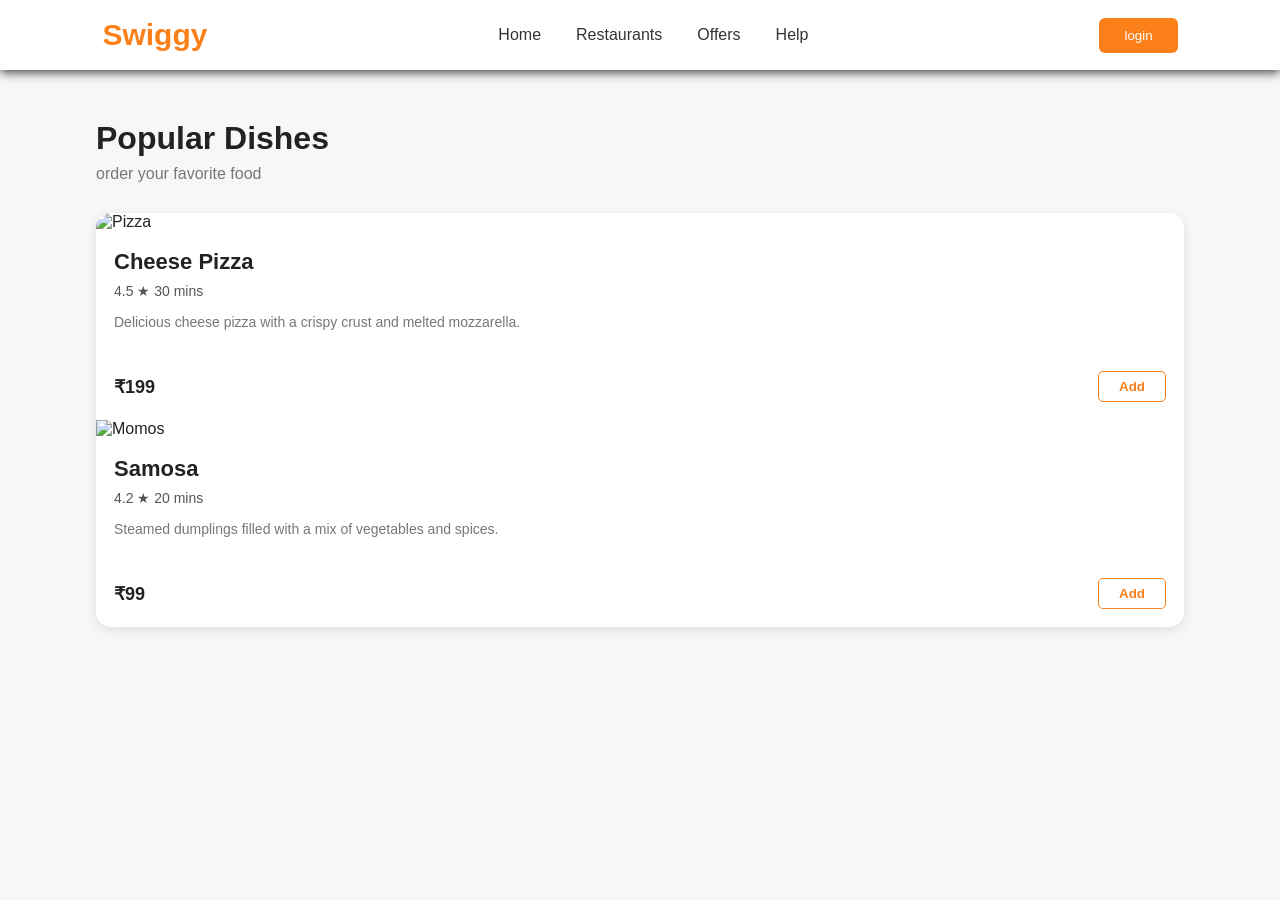
==== index.html @ e80ac8f9 "first commit" ====
<!DOCTYPE html>
<html lang="en">
<head>
    <meta charset="UTF-8">
    <meta name="viewport" content="width=device-width, initial-scale=1.0">
    <title>Swiggy Menu</title>
    <link rel="stylesheet" href="style.css">
</head>
<body>
    <header>
        <div class="logo">Swiggy</div>

        <nav>
            <a href="#">Home</a>
            <a href="#">Restaurants</a>
            <a href="#">Offers</a>
            <a href="#">Help</a>
        </nav>

        <button class="login">login</button>
    </header>

    <section class="menu">
        <h1>Popular Dishes</h1>
        <p class="subtitle">order your favorite food</p>

        <div class="cards">
            <div class="card">
                <img src="https://images.unsplash.com/photo-1565299624946-b28f40a0ae38" alt="Pizza">

                <div class="content">
                    <h2>Cheese Pizza</h2>
                    <p class="rating">4.5 ★ 30 mins</p>
                    <p class="description">Delicious cheese pizza with a crispy crust and melted mozzarella.</p>

                    <div class="bottom">
                        <span class="price">₹199</span>
                        <button class="add">Add</button>

                    </div>
                </div>
            
            

            <div class="card">
                <img src="https://images.unsplash.com/photo-1601050690597-df0568f70950"alt="Momos">

                <div class="content">
                    <h2>Samosa</h2>
                    <p class="rating">4.2 ★ 20 mins</p>
                    <p class="description">Steamed dumplings filled with a mix of vegetables and spices.</p>

                    <div class="bottom">
                        <span class="price">₹99</span>
                        <button class="add">Add</button>
                </div>
            </div>
        </div>
            </div>
    </section>
    
</body>
</html>
---- style.css ----
*{
    margin: 0;
    padding: 0;
    box-sizing: border-box;
}

body{
    font-family: Arial, sans-serif;
    background-color: #f7f7f7;
    color: #222;

}

header{
    height: 70px;
    background: white;
    display: flex;
    align-items: center;
    padding: 0 8%;
    justify-content: space-between;

    box-shadow: 0px 2px 10px rgba(0, 0, 0, 0.8);

    position: sticky;
    top: 0;
    z-index: 1000;
}

.logo{
    font-size: 30px;
    font-weight: bold;
    color: #fc8019;

}

nav{
    display: flex;
    gap: 35px;

}

nav a{
    text-decoration: none;
    color: #333;
    font-weight: 500;

    transition: 0.3s;

}

nav a:hover{
    color: #fc8019;
    transform: translateY(-2px);

}

.login{
    background: #fc8019;
    color: white;
    border: none;
    padding: 10px 25px;
    border-radius: 6px;
    cursor: pointer;

    transition: 0.3s;
}

.login:hover{
    background: #e66d08;
    transform: scale(1.05);

}
.menu{
    width: 85%;
    margin: 50px auto;

}
.menu h1{
    font-size: 32px;
    margin-bottom: 8px;

}

.subtitle{
    color: #777;
    margin-bottom: 30px;
}

.cards{
    background: white;
    border-radius: 15px;
    overflow: hidden;

    box-shadow: 0px 3px 12px rgba(0, 0, 0, 0.1);

    transition: 0.4s ease;

    cursor: pointer;
}


.card:hover{
    transform: translate(-10px);
    box-shadow: 0px 15px 30px rgba(0, 0, 0, 0.18);

}

.card img{
    width: 100%;
    height: 190px;
    object-fit: cover;

    transition: 0.5s ease;

}

.card:hover img{
    transform: scale(1.08);
}

.content{
    padding: 18px;

}

.content h2{
    font-size: 22px;
    margin-bottom: 8px;

}
.rating{
    color: #555;
    font-size: 14px;
    margin-bottom: 12px;
}

.description{
    color: #777;
    font-size: 14px;
    line-height: 1.6;
    height: 42px;
}

.bottom{
    display: flex;
    justify-content: space-between;
    align-items: center;
    margin-top: 18px;

}

.price{
    font-size: 18px;
    font-weight: bold;
}

.add{
    border: 1px solid #fc8019;
    background: white;
    color: #fc8019;

    padding: 7px 20px;
    border-radius: 5px;

    font-weight: bold;
    cursor: pointer;

    transition: 0.3s;
}

.add:hover{
    background: #fc8019;
    color: white;
    transform: scale(1.1);
}

@media (max-width: 1000px){
    .cards{
        grid-template-columns: repeat(2, 1fr);
    }
}

@media (max-width: 600px){
    header{
        padding: 0 5%;
    }

    nav{
        display: none;
    }

    .cards{
        grid-template-columns: 1fr;
    }
    .menu{
        width: 90%;
    }
    }
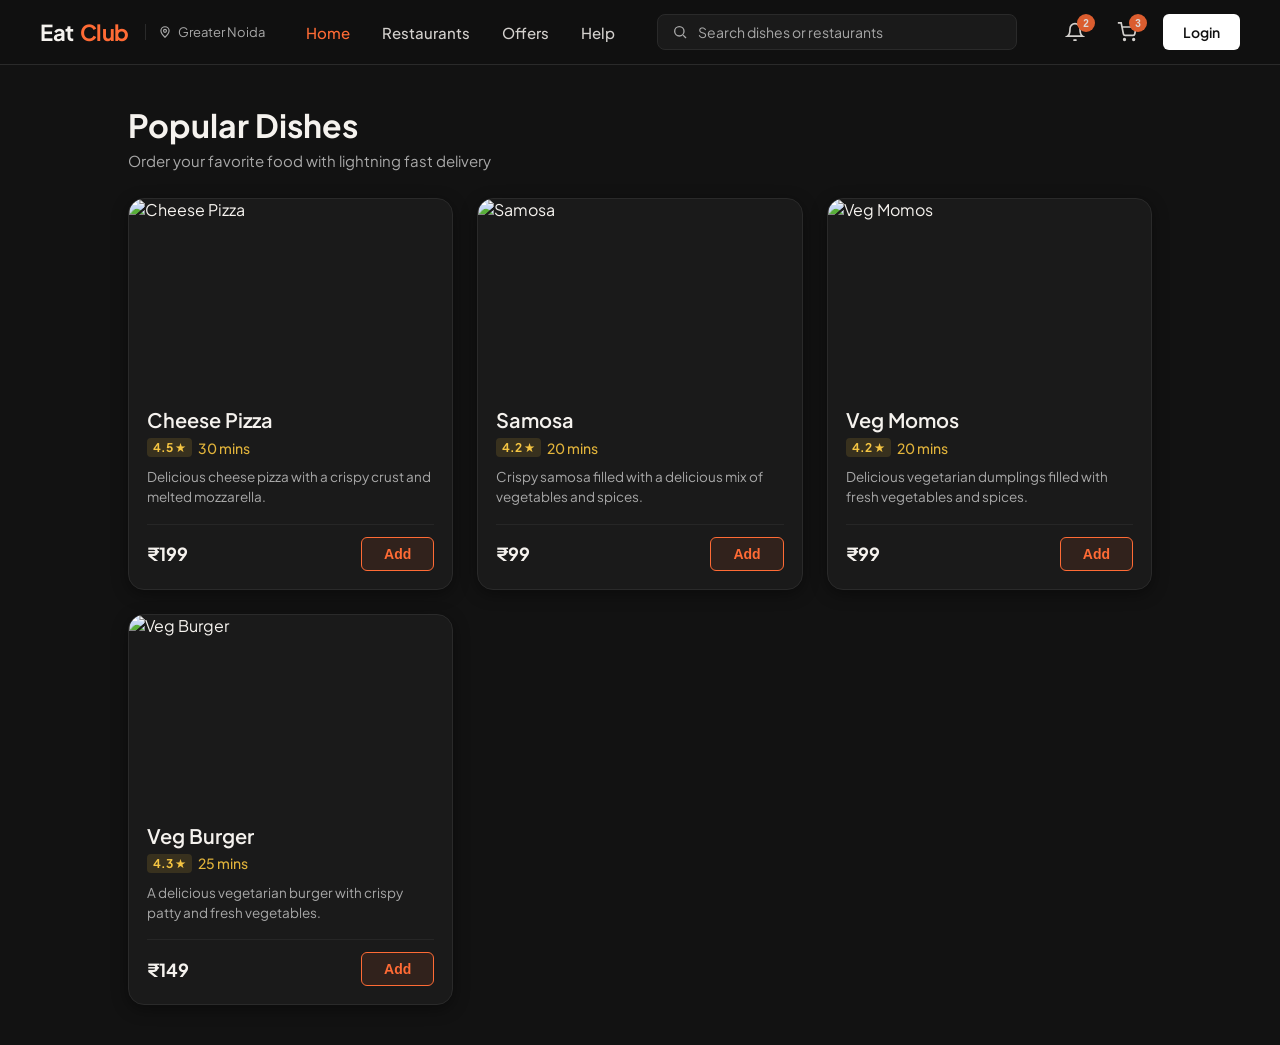
==== commit f45178de: "organised" ====
--- a/index.html
+++ b/index.html
@@ -3,61 +3,187 @@
 <head>
     <meta charset="UTF-8">
     <meta name="viewport" content="width=device-width, initial-scale=1.0">
-    <title>Swiggy Menu</title>
-    <link rel="stylesheet" href="style.css">
+    <title>Eat Club — Order Delicious Food</title>
+    <link rel="stylesheet" href="css/style.css">
+    <script src="js/main.js" defer></script>
 </head>
+
 <body>
-    <header>
-        <div class="logo">Swiggy</div>
 
-        <nav>
-            <a href="#">Home</a>
-            <a href="#">Restaurants</a>
-            <a href="#">Offers</a>
-            <a href="#">Help</a>
-        </nav>
+<nav class="navbar">
 
-        <button class="login">login</button>
-    </header>
+    <div class="nav-left">
+        <a href="index.html" class="logo">Eat <span>Club</span></a>
 
-    <section class="menu">
+        <div class="location">
+            <svg width="14" height="14" viewBox="0 0 24 24" fill="none"
+                stroke="currentColor" stroke-width="2">
+                <path d="M12 21s-7-6.5-7-11a7 7 0 0 1 14 0c0 4.5-7 11-7 11z"/>
+                <circle cx="12" cy="10" r="2.5"/>
+            </svg>
+            Greater Noida
+        </div>
+    </div>
+
+    <div class="nav-center">
+        <a href="index.html" class="active">Home</a>
+        <a href="#menu">Restaurants</a>
+        <a href="#menu">Offers</a>
+        <a href="#help">Help</a>
+    </div>
+
+    <div class="search-box">
+        <svg width="16" height="16" viewBox="0 0 24 24" fill="none"
+            stroke="currentColor" stroke-width="2">
+            <circle cx="11" cy="11" r="7"/>
+            <path d="m21 21-4.3-4.3"/>
+        </svg>
+
+        <input type="text" id="search-input" placeholder="Search dishes or restaurants">
+    </div>
+
+    <div class="nav-right">
+
+        <button class="icon-btn" aria-label="Notifications">
+            <svg width="20" height="20" viewBox="0 0 24 24" fill="none"
+                stroke="currentColor" stroke-width="2">
+                <path d="M18 8a6 6 0 0 0-12 0c0 7-3 9-3 9h18s-3-2-3-9"/>
+                <path d="M13.7 21a2 2 0 0 1-3.4 0"/>
+            </svg>
+            <span class="badge">2</span>
+        </button>
+
+        <button class="icon-btn" aria-label="Cart">
+            <svg width="20" height="20" viewBox="0 0 24 24" fill="none"
+                stroke="currentColor" stroke-width="2">
+                <circle cx="9" cy="21" r="1"/>
+                <circle cx="20" cy="21" r="1"/>
+                <path d="M1 1h4l2.7 13.4a2 2 0 0 0 2 1.6h9.6a2 2 0 0 0 2-1.6L23 6H6"/>
+            </svg>
+            <span class="badge">3</span>
+        </button>
+
+        <a href="login.html" class="login-btn">
+            Login
+        </a>
+
+    </div>
+
+</nav>
+
+
+<section class="menu" id="menu">
+
+    <div class="menu-header">
         <h1>Popular Dishes</h1>
-        <p class="subtitle">order your favorite food</p>
+        <p class="subtitle">Order your favorite food with lightning fast delivery</p>
+    </div>
 
-        <div class="cards">
-            <div class="card">
-                <img src="https://images.unsplash.com/photo-1565299624946-b28f40a0ae38" alt="Pizza">
+    <div class="cards">
 
-                <div class="content">
-                    <h2>Cheese Pizza</h2>
-                    <p class="rating">4.5 ★ 30 mins</p>
-                    <p class="description">Delicious cheese pizza with a crispy crust and melted mozzarella.</p>
+        <!-- Card 1 -->
+        <div class="card">
+            <div class="card-img-wrapper">
+                <img src="https://images.unsplash.com/photo-1565299624946-b28f40a0ae38?auto=format&fit=crop&w=600&q=80" alt="Cheese Pizza">
+            </div>
 
-                    <div class="bottom">
-                        <span class="price">₹199</span>
-                        <button class="add">Add</button>
+            <div class="content">
+                <h2>Cheese Pizza</h2>
+                <div class="rating">
+                    <span class="rating-badge">4.5 ★</span>
+                    <span>30 mins</span>
+                </div>
+                <p class="description">
+                    Delicious cheese pizza with a crispy crust and melted mozzarella.
+                </p>
 
-                    </div>
-                </div>
-            
-            
-
-            <div class="card">
-                <img src="https://images.unsplash.com/photo-1601050690597-df0568f70950"alt="Momos">
-
-                <div class="content">
-                    <h2>Samosa</h2>
-                    <p class="rating">4.2 ★ 20 mins</p>
-                    <p class="description">Steamed dumplings filled with a mix of vegetables and spices.</p>
-
-                    <div class="bottom">
-                        <span class="price">₹99</span>
-                        <button class="add">Add</button>
+                <div class="bottom">
+                    <span class="price">₹199</span>
+                    <button class="add">Add</button>
                 </div>
             </div>
         </div>
+
+
+        <!-- Card 2 -->
+        <div class="card">
+            <div class="card-img-wrapper">
+                <img src="https://images.unsplash.com/photo-1601050690597-df0568f70950?auto=format&fit=crop&w=600&q=80" alt="Samosa">
             </div>
-    </section>
-    
+
+            <div class="content">
+                <h2>Samosa</h2>
+                <div class="rating">
+                    <span class="rating-badge">4.2 ★</span>
+                    <span>20 mins</span>
+                </div>
+                <p class="description">
+                    Crispy samosa filled with a delicious mix of vegetables and spices.
+                </p>
+
+                <div class="bottom">
+                    <span class="price">₹99</span>
+                    <button class="add">Add</button>
+                </div>
+            </div>
+        </div>
+
+
+        <!-- Card 3 -->
+        <div class="card">
+            <div class="card-img-wrapper">
+                <img src="https://images.unsplash.com/photo-1625220194771-7ebdea0b70b9?auto=format&fit=crop&w=600&q=80" alt="Veg Momos">
+            </div>
+
+            <div class="content">
+                <h2>Veg Momos</h2>
+                <div class="rating">
+                    <span class="rating-badge">4.2 ★</span>
+                    <span>20 mins</span>
+                </div>
+                <p class="description">
+                    Delicious vegetarian dumplings filled with fresh vegetables and spices.
+                </p>
+
+                <div class="bottom">
+                    <span class="price">₹99</span>
+                    <button class="add">Add</button>
+                </div>
+            </div>
+        </div>
+
+
+        <!-- Card 4 -->
+        <div class="card">
+            <div class="card-img-wrapper">
+                <img src="https://images.unsplash.com/photo-1568901346375-23c9450c58cd?auto=format&fit=crop&w=600&q=80" alt="Veg Burger">
+            </div>
+
+            <div class="content">
+                <h2>Veg Burger</h2>
+                <div class="rating">
+                    <span class="rating-badge">4.3 ★</span>
+                    <span>25 mins</span>
+                </div>
+                <p class="description">
+                    A delicious vegetarian burger with crispy patty and fresh vegetables.
+                </p>
+
+                <div class="bottom">
+                    <span class="price">₹149</span>
+                    <button class="add">Add</button>
+                </div>
+            </div>
+        </div>
+
+        <div id="no-results" class="no-results">
+            <h3>No matching dishes found</h3>
+            <p>Try searching for something else like Pizza, Samosa, or Burger.</p>
+        </div>
+
+    </div>
+
+</section>
+
 </body>
-</html>+</html>
--- a/css/style.css
+++ b/css/style.css
@@ -0,0 +1,418 @@
+@import url('https://fonts.googleapis.com/css2?family=Plus+Jakarta+Sans:wght@400;500;600;700&display=swap');
+
+:root {
+    --bg: #121212;
+    --bg-card: #1a1a1a;
+    --bg-nav: #101010;
+    --text: #f5f2ee;
+    --text-dim: #a8a8a8;
+    --accent: #ff6b35;
+    --accent-hover: #e55a27;
+    --border: #2a2a2a;
+    --shadow: rgba(0, 0, 0, 0.4);
+}
+
+/* RESET */
+* {
+    margin: 0;
+    padding: 0;
+    box-sizing: border-box;
+}
+
+body {
+    font-family: 'Plus Jakarta Sans', Arial, sans-serif;
+    background-color: var(--bg);
+    color: var(--text);
+    min-height: 100vh;
+}
+
+/* =========================
+   NAVBAR
+   ========================= */
+
+.navbar {
+    display: flex;
+    align-items: center;
+    justify-content: space-between;
+    background: var(--bg-nav);
+    padding: 14px 40px;
+    border-bottom: 1px solid var(--border);
+    gap: 24px;
+    position: sticky;
+    top: 0;
+    z-index: 100;
+    backdrop-filter: blur(10px);
+}
+
+/* LEFT */
+.nav-left {
+    display: flex;
+    align-items: center;
+    gap: 12px;
+    flex-shrink: 0;
+}
+
+.logo {
+    font-size: 22px;
+    font-weight: 700;
+    color: var(--text);
+    text-decoration: none;
+    letter-spacing: -0.5px;
+    display: flex;
+    align-items: center;
+    gap: 6px;
+}
+
+.logo span {
+    color: var(--accent);
+}
+
+.location {
+    display: flex;
+    align-items: center;
+    gap: 6px;
+    font-size: 13px;
+    color: var(--text-dim);
+    cursor: pointer;
+    border-left: 1px solid var(--border);
+    padding-left: 12px;
+    margin-left: 4px;
+    transition: color 0.2s ease;
+}
+
+.location:hover {
+    color: var(--accent);
+}
+
+/* CENTER */
+.nav-center {
+    display: flex;
+    align-items: center;
+    gap: 32px;
+    flex-shrink: 0;
+}
+
+.nav-center a {
+    color: var(--text);
+    text-decoration: none;
+    font-size: 15px;
+    font-weight: 500;
+    opacity: 0.85;
+    transition: all 0.2s ease;
+    position: relative;
+}
+
+.nav-center a:hover,
+.nav-center a.active {
+    opacity: 1;
+    color: var(--accent);
+}
+
+/* SEARCH */
+.search-box {
+    display: flex;
+    align-items: center;
+    gap: 10px;
+    background: var(--bg-card);
+    border: 1px solid var(--border);
+    border-radius: 8px;
+    padding: 8px 14px;
+    flex: 1;
+    max-width: 360px;
+    transition: border-color 0.2s ease, box-shadow 0.2s ease;
+}
+
+.search-box:focus-within {
+    border-color: var(--accent);
+    box-shadow: 0 0 0 2px rgba(255, 107, 53, 0.2);
+}
+
+.search-box input {
+    background: none;
+    border: none;
+    outline: none;
+    color: var(--text);
+    font-family: inherit;
+    font-size: 14px;
+    width: 100%;
+}
+
+.search-box input::placeholder {
+    color: var(--text-dim);
+}
+
+.search-box svg {
+    flex-shrink: 0;
+    color: var(--text-dim);
+}
+
+/* RIGHT */
+.nav-right {
+    display: flex;
+    align-items: center;
+    gap: 20px;
+    flex-shrink: 0;
+}
+
+.icon-btn {
+    position: relative;
+    background: none;
+    border: none;
+    color: var(--text);
+    cursor: pointer;
+    display: flex;
+    align-items: center;
+    padding: 6px;
+    border-radius: 50%;
+    opacity: 0.85;
+    transition: all 0.2s ease;
+}
+
+.icon-btn:hover {
+    opacity: 1;
+    background: rgba(255, 255, 255, 0.05);
+    color: var(--accent);
+}
+
+.badge {
+    position: absolute;
+    top: -2px;
+    right: -4px;
+    background: var(--accent);
+    color: #fff;
+    font-size: 10px;
+    font-weight: 700;
+    border-radius: 50%;
+    width: 18px;
+    height: 18px;
+    display: flex;
+    align-items: center;
+    justify-content: center;
+    transition: transform 0.2s ease;
+}
+
+.icon-btn:hover .badge {
+    transform: scale(1.1);
+}
+
+.login-btn {
+    background: #fff;
+    color: #111;
+    border: none;
+    padding: 9px 20px;
+    border-radius: 6px;
+    font-size: 14px;
+    font-weight: 600;
+    cursor: pointer;
+    text-decoration: none;
+    display: inline-block;
+    transition: all 0.2s ease;
+}
+
+.login-btn:hover {
+    background: var(--accent);
+    color: #fff;
+    transform: translateY(-1px);
+}
+
+/* =========================
+   MENU SECTION
+   ========================= */
+
+.menu {
+    width: 80%;
+    max-width: 1200px;
+    margin: 40px auto;
+}
+
+.menu-header {
+    margin-bottom: 28px;
+}
+
+.menu h1 {
+    font-size: 32px;
+    font-weight: 700;
+    margin-bottom: 6px;
+}
+
+.subtitle {
+    color: var(--text-dim);
+    font-size: 15px;
+}
+
+/* =========================
+   CARDS GRID
+   ========================= */
+
+.cards {
+    display: grid;
+    grid-template-columns: repeat(auto-fill, minmax(260px, 1fr));
+    gap: 24px;
+    width: 100%;
+}
+
+.no-results {
+    grid-column: 1 / -1;
+    text-align: center;
+    padding: 60px 20px;
+    color: var(--text-dim);
+    display: none;
+}
+
+.no-results.visible {
+    display: block;
+}
+
+/* =========================
+   INDIVIDUAL CARD
+   ========================= */
+
+.card {
+    background: var(--bg-card);
+    border: 1px solid var(--border);
+    border-radius: 16px;
+    overflow: hidden;
+    box-shadow: 0 4px 16px var(--shadow);
+    transition: transform 0.3s cubic-bezier(0.25, 0.8, 0.25, 1), box-shadow 0.3s ease, border-color 0.3s ease;
+    display: flex;
+    flex-direction: column;
+}
+
+.card:hover {
+    transform: translateY(-6px);
+    border-color: #3a3a3a;
+    box-shadow: 0 12px 28px rgba(0, 0, 0, 0.5);
+}
+
+.card-img-wrapper {
+    position: relative;
+    width: 100%;
+    height: 190px;
+    overflow: hidden;
+}
+
+.card img {
+    width: 100%;
+    height: 100%;
+    object-fit: cover;
+    display: block;
+    transition: transform 0.5s ease;
+}
+
+.card:hover img {
+    transform: scale(1.08);
+}
+
+/* CARD CONTENT */
+.content {
+    padding: 18px;
+    display: flex;
+    flex-direction: column;
+    flex-grow: 1;
+}
+
+.content h2 {
+    font-size: 20px;
+    font-weight: 600;
+    margin-bottom: 6px;
+    color: var(--text);
+}
+
+.rating {
+    color: #e2b43b;
+    font-size: 14px;
+    font-weight: 500;
+    margin-bottom: 10px;
+    display: flex;
+    align-items: center;
+    gap: 6px;
+}
+
+.rating-badge {
+    background: rgba(226, 180, 59, 0.15);
+    color: #f5c542;
+    padding: 2px 6px;
+    border-radius: 4px;
+    font-size: 12px;
+    font-weight: 700;
+}
+
+.description {
+    color: var(--text-dim);
+    font-size: 13.5px;
+    line-height: 1.5;
+    margin-bottom: 16px;
+    flex-grow: 1;
+}
+
+/* PRICE & ADD */
+.bottom {
+    display: flex;
+    justify-content: space-between;
+    align-items: center;
+    margin-top: auto;
+    padding-top: 12px;
+    border-top: 1px solid rgba(255, 255, 255, 0.05);
+}
+
+.price {
+    font-size: 18px;
+    font-weight: 700;
+    color: var(--text);
+}
+
+.add {
+    border: 1px solid var(--accent);
+    background: rgba(255, 107, 53, 0.1);
+    color: var(--accent);
+    padding: 8px 22px;
+    border-radius: 6px;
+    font-weight: 700;
+    font-size: 14px;
+    cursor: pointer;
+    transition: all 0.2s ease;
+}
+
+.add:hover {
+    background: var(--accent);
+    color: #fff;
+    transform: scale(1.05);
+}
+
+.add.added {
+    background: #2e7d32;
+    border-color: #2e7d32;
+    color: #fff;
+}
+
+/* RESPONSIVE */
+@media (max-width: 1000px) {
+    .navbar {
+        padding: 14px 24px;
+    }
+    .nav-center {
+        gap: 20px;
+    }
+    .menu {
+        width: 90%;
+    }
+}
+
+@media (max-width: 650px) {
+    .navbar {
+        padding: 12px 16px;
+    }
+    .nav-center {
+        display: none;
+    }
+    .search-box {
+        max-width: 180px;
+    }
+    .menu {
+        width: 92%;
+        margin: 24px auto;
+    }
+    .menu h1 {
+        font-size: 26px;
+    }
+}
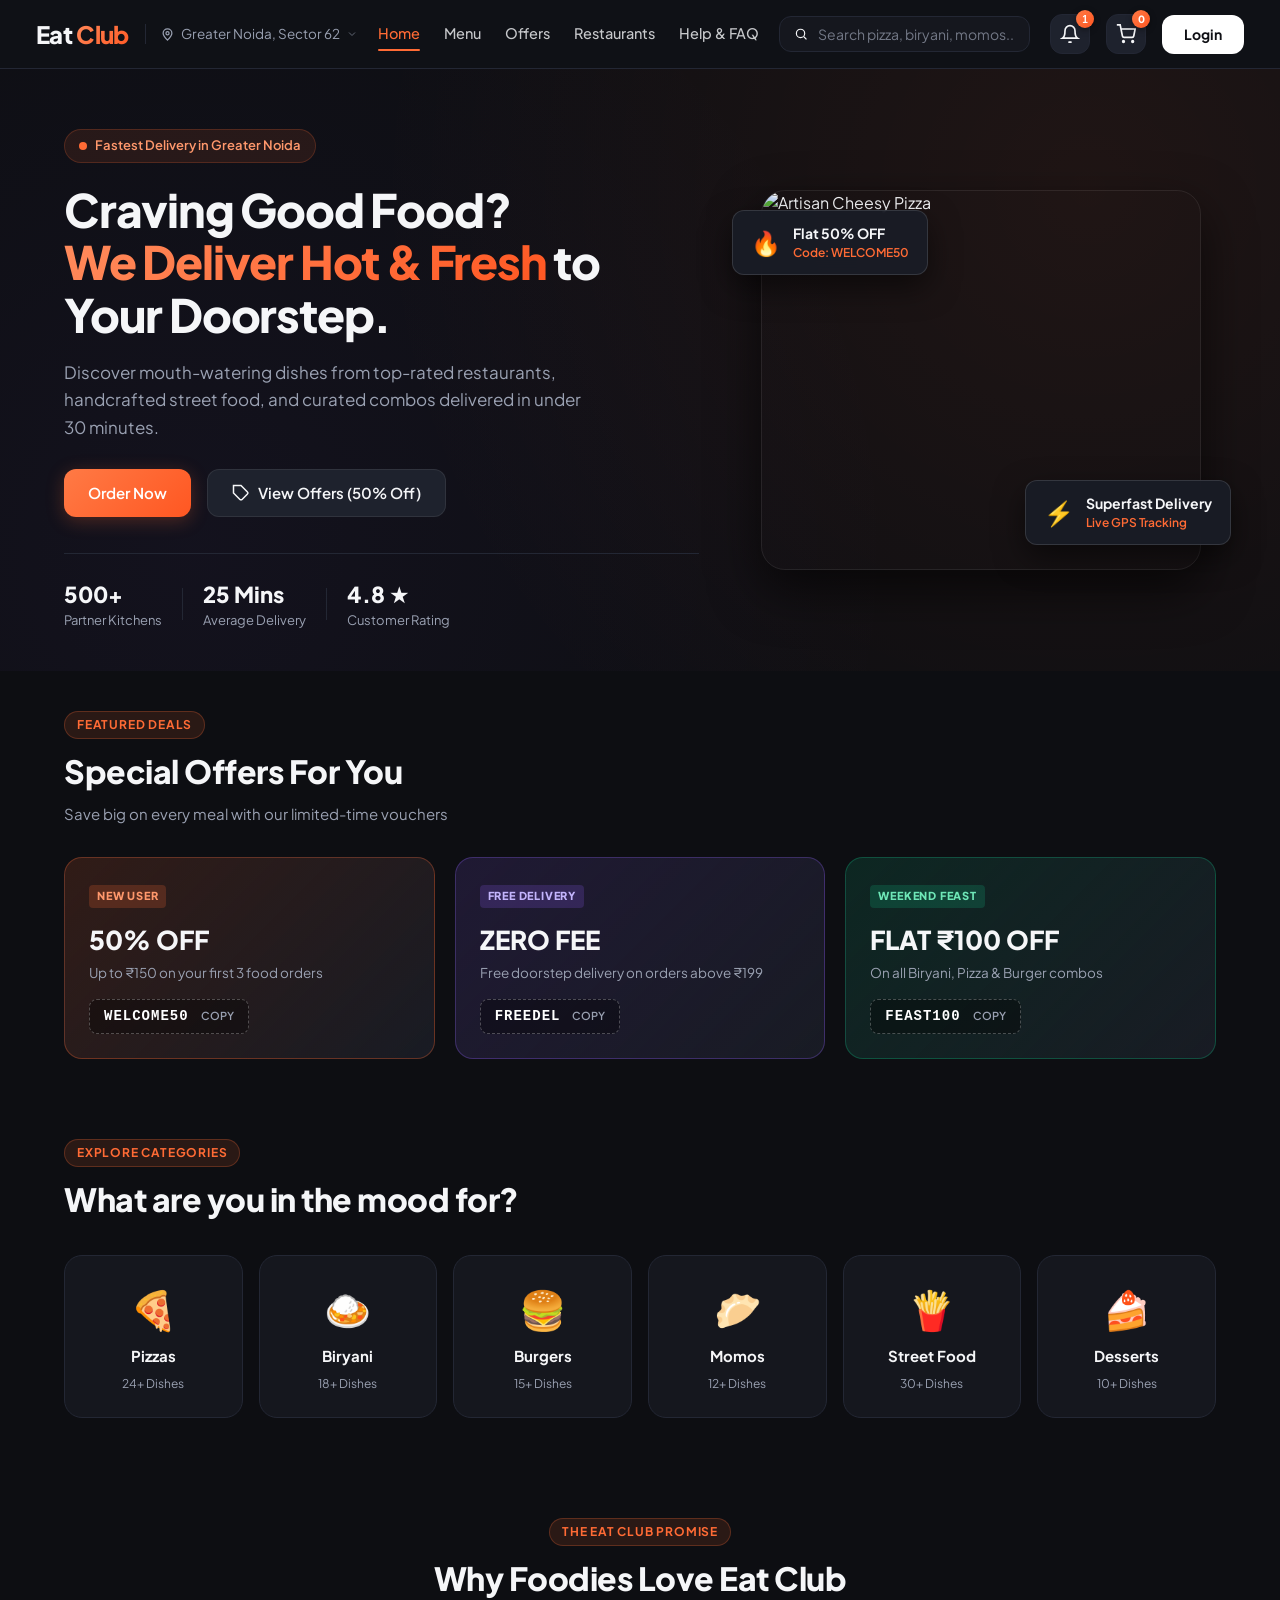
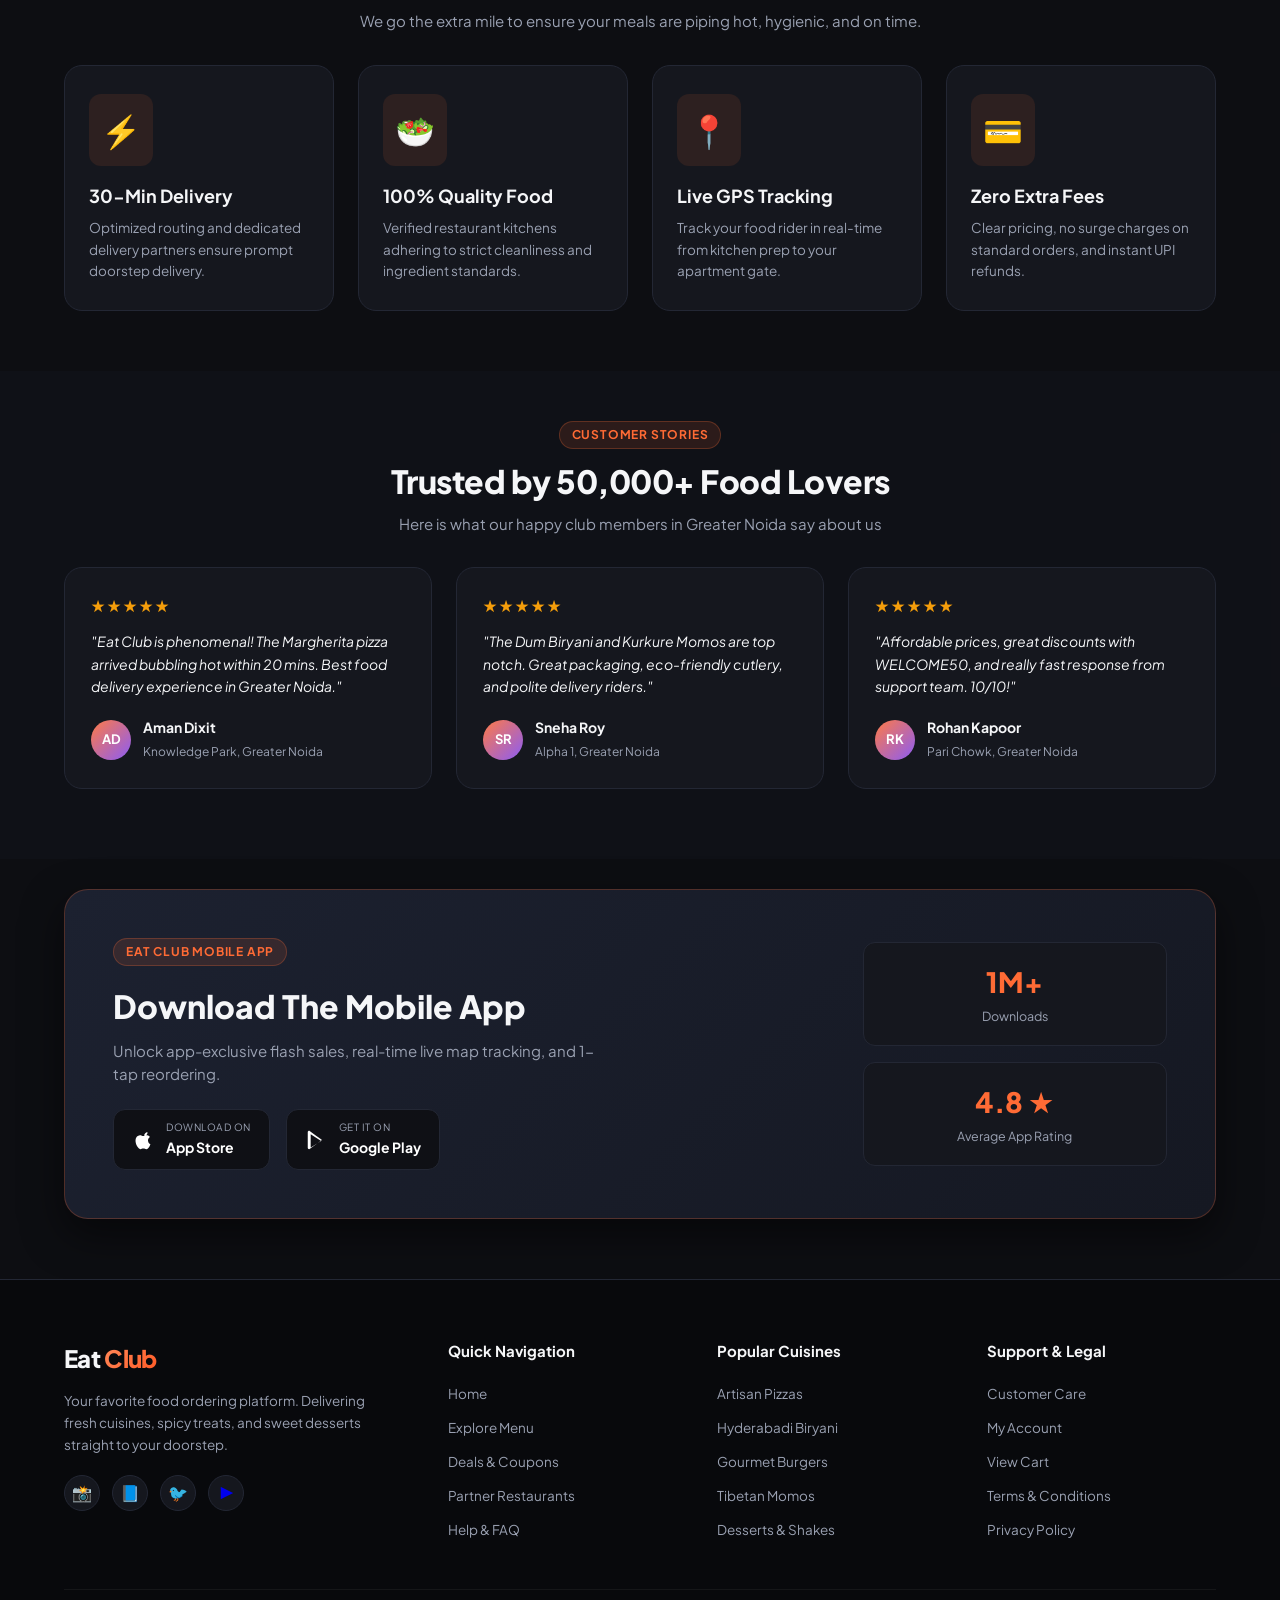
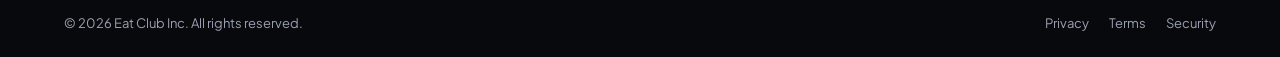
==== commit 6600688b: "heyy" ====
--- a/index.html
+++ b/index.html
@@ -3,187 +3,421 @@
 <head>
     <meta charset="UTF-8">
     <meta name="viewport" content="width=device-width, initial-scale=1.0">
-    <title>Eat Club — Order Delicious Food</title>
-    <link rel="stylesheet" href="css/style.css">
+    <title>Eat Club — Order Delicious Food Online | Fast Delivery</title>
+    <meta name="description" content="Order delicious food online from Eat Club. Enjoy lightning fast delivery, 50% off deals, and top-rated restaurants near you.">
+    <!-- Global CSS & Home CSS -->
+    <link rel="stylesheet" href="css/global.css">
+    <link rel="stylesheet" href="css/home.css">
+    <!-- Global JS & Main JS -->
+    <script src="js/global.js" defer></script>
     <script src="js/main.js" defer></script>
 </head>
 
 <body>
 
+<!-- NAVBAR -->
 <nav class="navbar">
-
     <div class="nav-left">
         <a href="index.html" class="logo">Eat <span>Club</span></a>
-
-        <div class="location">
-            <svg width="14" height="14" viewBox="0 0 24 24" fill="none"
-                stroke="currentColor" stroke-width="2">
+        <div class="location" id="location-picker" title="Change Location">
+            <svg width="15" height="15" viewBox="0 0 24 24" fill="none" stroke="currentColor" stroke-width="2">
                 <path d="M12 21s-7-6.5-7-11a7 7 0 0 1 14 0c0 4.5-7 11-7 11z"/>
                 <circle cx="12" cy="10" r="2.5"/>
             </svg>
-            Greater Noida
+            <span class="location-text">Greater Noida, Sector 62</span>
+            <svg class="chevron-down" width="12" height="12" viewBox="0 0 24 24" fill="none" stroke="currentColor" stroke-width="2"><path d="m6 9 6 6 6-6"/></svg>
         </div>
     </div>
 
     <div class="nav-center">
         <a href="index.html" class="active">Home</a>
-        <a href="#menu">Restaurants</a>
-        <a href="#menu">Offers</a>
-        <a href="#help">Help</a>
+        <a href="menu.html">Menu</a>
+        <a href="offers.html">Offers</a>
+        <a href="restaurants.html">Restaurants</a>
+        <a href="contact.html">Help & FAQ</a>
     </div>
 
     <div class="search-box">
-        <svg width="16" height="16" viewBox="0 0 24 24" fill="none"
-            stroke="currentColor" stroke-width="2">
+        <svg width="16" height="16" viewBox="0 0 24 24" fill="none" stroke="currentColor" stroke-width="2">
             <circle cx="11" cy="11" r="7"/>
             <path d="m21 21-4.3-4.3"/>
         </svg>
-
-        <input type="text" id="search-input" placeholder="Search dishes or restaurants">
+        <input type="text" id="search-input" placeholder="Search pizza, biryani, momos..." autocomplete="off">
     </div>
 
     <div class="nav-right">
-
-        <button class="icon-btn" aria-label="Notifications">
-            <svg width="20" height="20" viewBox="0 0 24 24" fill="none"
-                stroke="currentColor" stroke-width="2">
+        <button class="icon-btn" aria-label="Notifications" id="notification-btn" title="Offers Notification">
+            <svg width="20" height="20" viewBox="0 0 24 24" fill="none" stroke="currentColor" stroke-width="2">
                 <path d="M18 8a6 6 0 0 0-12 0c0 7-3 9-3 9h18s-3-2-3-9"/>
                 <path d="M13.7 21a2 2 0 0 1-3.4 0"/>
             </svg>
-            <span class="badge">2</span>
+            <span class="badge">1</span>
         </button>
 
-        <button class="icon-btn" aria-label="Cart">
-            <svg width="20" height="20" viewBox="0 0 24 24" fill="none"
-                stroke="currentColor" stroke-width="2">
+        <a href="cart.html" class="icon-btn" aria-label="Cart" id="cart-btn" title="View Cart">
+            <svg width="20" height="20" viewBox="0 0 24 24" fill="none" stroke="currentColor" stroke-width="2">
                 <circle cx="9" cy="21" r="1"/>
                 <circle cx="20" cy="21" r="1"/>
                 <path d="M1 1h4l2.7 13.4a2 2 0 0 0 2 1.6h9.6a2 2 0 0 0 2-1.6L23 6H6"/>
             </svg>
-            <span class="badge">3</span>
-        </button>
-
-        <a href="login.html" class="login-btn">
-            Login
+            <span class="badge" id="cart-badge">0</span>
         </a>
 
+        <a href="login.html" class="login-btn">Login</a>
     </div>
-
 </nav>
 
-
-<section class="menu" id="menu">
-
-    <div class="menu-header">
-        <h1>Popular Dishes</h1>
-        <p class="subtitle">Order your favorite food with lightning fast delivery</p>
+<main>
+    <!-- HERO SECTION -->
+    <header class="hero-section">
+        <div class="container hero-grid">
+            <div class="hero-content">
+                <div class="hero-tag">
+                    <span class="pulse-dot"></span>
+                    <span>Fastest Delivery in Greater Noida</span>
+                </div>
+                <h1 class="hero-title">
+                    Craving Good Food? <br>
+                    <span>We Deliver Hot & Fresh</span> to Your Doorstep.
+                </h1>
+                <p class="hero-desc">
+                    Discover mouth-watering dishes from top-rated restaurants, handcrafted street food, and curated combos delivered in under 30 minutes.
+                </p>
+
+                <div class="hero-actions">
+                    <a href="menu.html" class="btn btn-primary">Order Now</a>
+                    <a href="offers.html" class="btn btn-secondary">
+                        <svg width="18" height="18" viewBox="0 0 24 24" fill="none" stroke="currentColor" stroke-width="2">
+                            <path d="M20.59 13.41l-7.17 7.17a2 2 0 0 1-2.83 0L2 12V2h10l8.59 8.59a2 2 0 0 1 0 2.82z"/>
+                            <line x1="7" y1="7" x2="7.01" y2="7"/>
+                        </svg>
+                        View Offers (50% Off)
+                    </a>
+                </div>
+
+                <div class="hero-stats">
+                    <div class="stat-item">
+                        <strong>500+</strong>
+                        <span>Partner Kitchens</span>
+                    </div>
+                    <div class="stat-divider"></div>
+                    <div class="stat-item">
+                        <strong>25 Mins</strong>
+                        <span>Average Delivery</span>
+                    </div>
+                    <div class="stat-divider"></div>
+                    <div class="stat-item">
+                        <strong>4.8 ★</strong>
+                        <span>Customer Rating</span>
+                    </div>
+                </div>
+            </div>
+
+            <div class="hero-visual">
+                <div class="hero-card-floating float-top">
+                    <span class="floating-icon">🔥</span>
+                    <div>
+                        <div class="floating-title">Flat 50% OFF</div>
+                        <div class="floating-subtitle">Code: WELCOME50</div>
+                    </div>
+                </div>
+
+                <div class="hero-image-wrapper">
+                    <img src="https://images.unsplash.com/photo-1513104890138-7c749659a591?auto=format&fit=crop&w=800&q=80" alt="Artisan Cheesy Pizza" class="hero-main-img">
+                </div>
+
+                <div class="hero-card-floating float-bottom">
+                    <span class="floating-icon">⚡</span>
+                    <div>
+                        <div class="floating-title">Superfast Delivery</div>
+                        <div class="floating-subtitle">Live GPS Tracking</div>
+                    </div>
+                </div>
+            </div>
+        </div>
+    </header>
+
+    <!-- PROMOTIONAL DEALS STRIP -->
+    <section class="offers-section">
+        <div class="container">
+            <div class="section-header">
+                <span class="section-badge">Featured Deals</span>
+                <h2 class="section-title">Special Offers For You</h2>
+                <p class="section-subtitle">Save big on every meal with our limited-time vouchers</p>
+            </div>
+
+            <div class="offers-grid">
+                <div class="offer-card offer-card-orange">
+                    <div class="offer-badge">NEW USER</div>
+                    <div class="offer-discount">50% OFF</div>
+                    <p class="offer-terms">Up to ₹150 on your first 3 food orders</p>
+                    <div class="coupon-box" onclick="copyCoupon('WELCOME50')" title="Click to copy code">
+                        <code>WELCOME50</code>
+                        <span class="copy-hint">Copy</span>
+                    </div>
+                </div>
+
+                <div class="offer-card offer-card-purple">
+                    <div class="offer-badge">FREE DELIVERY</div>
+                    <div class="offer-discount">ZERO FEE</div>
+                    <p class="offer-terms">Free doorstep delivery on orders above ₹199</p>
+                    <div class="coupon-box" onclick="copyCoupon('FREEDEL')" title="Click to copy code">
+                        <code>FREEDEL</code>
+                        <span class="copy-hint">Copy</span>
+                    </div>
+                </div>
+
+                <div class="offer-card offer-card-green">
+                    <div class="offer-badge">WEEKEND FEAST</div>
+                    <div class="offer-discount">FLAT ₹100 OFF</div>
+                    <p class="offer-terms">On all Biryani, Pizza & Burger combos</p>
+                    <div class="coupon-box" onclick="copyCoupon('FEAST100')" title="Click to copy code">
+                        <code>FEAST100</code>
+                        <span class="copy-hint">Copy</span>
+                    </div>
+                </div>
+            </div>
+        </div>
+    </section>
+
+    <!-- CUISINES EXPLORER -->
+    <section class="cuisines-preview">
+        <div class="container">
+            <div class="section-header">
+                <span class="section-badge">Explore Categories</span>
+                <h2 class="section-title">What are you in the mood for?</h2>
+            </div>
+
+            <div class="cuisine-cards-grid">
+                <a href="menu.html?cat=pizza" class="cuisine-box">
+                    <span class="cuisine-emoji">🍕</span>
+                    <span class="cuisine-title">Pizzas</span>
+                    <span class="cuisine-count">24+ Dishes</span>
+                </a>
+                <a href="menu.html?cat=biryani" class="cuisine-box">
+                    <span class="cuisine-emoji">🍛</span>
+                    <span class="cuisine-title">Biryani</span>
+                    <span class="cuisine-count">18+ Dishes</span>
+                </a>
+                <a href="menu.html?cat=burger" class="cuisine-box">
+                    <span class="cuisine-emoji">🍔</span>
+                    <span class="cuisine-title">Burgers</span>
+                    <span class="cuisine-count">15+ Dishes</span>
+                </a>
+                <a href="menu.html?cat=momos" class="cuisine-box">
+                    <span class="cuisine-emoji">🥟</span>
+                    <span class="cuisine-title">Momos</span>
+                    <span class="cuisine-count">12+ Dishes</span>
+                </a>
+                <a href="menu.html?cat=snacks" class="cuisine-box">
+                    <span class="cuisine-emoji">🍟</span>
+                    <span class="cuisine-title">Street Food</span>
+                    <span class="cuisine-count">30+ Dishes</span>
+                </a>
+                <a href="menu.html?cat=dessert" class="cuisine-box">
+                    <span class="cuisine-emoji">🍰</span>
+                    <span class="cuisine-title">Desserts</span>
+                    <span class="cuisine-count">10+ Dishes</span>
+                </a>
+            </div>
+        </div>
+    </section>
+
+    <!-- WHY CHOOSE US -->
+    <section class="why-us-section">
+        <div class="container">
+            <div class="section-header center">
+                <span class="section-badge">The Eat Club Promise</span>
+                <h2 class="section-title">Why Foodies Love Eat Club</h2>
+                <p class="section-subtitle">We go the extra mile to ensure your meals are piping hot, hygienic, and on time.</p>
+            </div>
+
+            <div class="features-grid">
+                <div class="feature-card">
+                    <div class="feature-icon">⚡</div>
+                    <h3>30-Min Delivery</h3>
+                    <p>Optimized routing and dedicated delivery partners ensure prompt doorstep delivery.</p>
+                </div>
+
+                <div class="feature-card">
+                    <div class="feature-icon">🥗</div>
+                    <h3>100% Quality Food</h3>
+                    <p>Verified restaurant kitchens adhering to strict cleanliness and ingredient standards.</p>
+                </div>
+
+                <div class="feature-card">
+                    <div class="feature-icon">📍</div>
+                    <h3>Live GPS Tracking</h3>
+                    <p>Track your food rider in real-time from kitchen prep to your apartment gate.</p>
+                </div>
+
+                <div class="feature-card">
+                    <div class="feature-icon">💳</div>
+                    <h3>Zero Extra Fees</h3>
+                    <p>Clear pricing, no surge charges on standard orders, and instant UPI refunds.</p>
+                </div>
+            </div>
+        </div>
+    </section>
+
+    <!-- CUSTOMER REVIEWS -->
+    <section class="testimonials-section">
+        <div class="container">
+            <div class="section-header center">
+                <span class="section-badge">Customer Stories</span>
+                <h2 class="section-title">Trusted by 50,000+ Food Lovers</h2>
+                <p class="section-subtitle">Here is what our happy club members in Greater Noida say about us</p>
+            </div>
+
+            <div class="testimonials-grid">
+                <div class="testimonial-card">
+                    <div class="testi-stars">★★★★★</div>
+                    <p class="testi-text">"Eat Club is phenomenal! The Margherita pizza arrived bubbling hot within 20 mins. Best food delivery experience in Greater Noida."</p>
+                    <div class="testi-user">
+                        <div class="user-avatar">AD</div>
+                        <div>
+                            <strong>Aman Dixit</strong>
+                            <span>Knowledge Park, Greater Noida</span>
+                        </div>
+                    </div>
+                </div>
+
+                <div class="testimonial-card">
+                    <div class="testi-stars">★★★★★</div>
+                    <p class="testi-text">"The Dum Biryani and Kurkure Momos are top notch. Great packaging, eco-friendly cutlery, and polite delivery riders."</p>
+                    <div class="testi-user">
+                        <div class="user-avatar">SR</div>
+                        <div>
+                            <strong>Sneha Roy</strong>
+                            <span>Alpha 1, Greater Noida</span>
+                        </div>
+                    </div>
+                </div>
+
+                <div class="testimonial-card">
+                    <div class="testi-stars">★★★★★</div>
+                    <p class="testi-text">"Affordable prices, great discounts with WELCOME50, and really fast response from support team. 10/10!"</p>
+                    <div class="testi-user">
+                        <div class="user-avatar">RK</div>
+                        <div>
+                            <strong>Rohan Kapoor</strong>
+                            <span>Pari Chowk, Greater Noida</span>
+                        </div>
+                    </div>
+                </div>
+            </div>
+        </div>
+    </section>
+
+    <!-- APP DOWNLOAD PROMO -->
+    <section class="app-banner-section">
+        <div class="container">
+            <div class="app-banner-box">
+                <div class="app-banner-content">
+                    <span class="section-badge">Eat Club Mobile App</span>
+                    <h2>Download The Mobile App</h2>
+                    <p>Unlock app-exclusive flash sales, real-time live map tracking, and 1-tap reordering.</p>
+                    
+                    <div class="app-buttons">
+                        <a href="#" class="store-badge">
+                            <svg width="22" height="22" viewBox="0 0 24 24" fill="currentColor">
+                                <path d="M18.71 19.5c-.83 1.24-1.71 2.45-3.05 2.47-1.34.03-1.77-.79-3.29-.79-1.53 0-2 .77-3.27.82-1.31.05-2.3-1.32-3.14-2.53C4.25 17 2.94 12.45 4.7 9.39c.87-1.52 2.43-2.48 4.12-2.51 1.28-.02 2.5.87 3.29.87.78 0 2.26-1.07 3.81-.91.65.03 2.47.26 3.64 1.98-.09.06-2.17 1.28-2.15 3.81.03 3.02 2.65 4.03 2.68 4.04-.03.07-.42 1.44-1.38 2.83M15.97 6.37c.61-.75 1.04-1.8 0.92-2.85-.9.04-2.02.6-2.66 1.34-.56.64-1.05 1.7-0.92 2.73 1.01.08 2.05-.47 2.66-1.22z"/>
+                            </svg>
+                            <div>
+                                <small>Download on</small>
+                                <strong>App Store</strong>
+                            </div>
+                        </a>
+                        <a href="#" class="store-badge">
+                            <svg width="22" height="22" viewBox="0 0 24 24" fill="currentColor">
+                                <path d="M3 20.5v-17c0-.83.67-1.5 1.5-1.5.34 0 .67.12.93.34L18.5 12 5.43 21.66c-.26.22-.59.34-.93.34-.83 0-1.5-.67-1.5-1.5zm16.5-8.5L6.2 3.8l11.4 7.2 1.9 1zm-13.3 8.2 11.4-7.2-11.4-7.2v14.4z"/>
+                            </svg>
+                            <div>
+                                <small>GET IT ON</small>
+                                <strong>Google Play</strong>
+                            </div>
+                        </a>
+                    </div>
+                </div>
+
+                <div class="app-banner-stats">
+                    <div class="app-stat-card">
+                        <span class="app-stat-num">1M+</span>
+                        <span class="app-stat-label">Downloads</span>
+                    </div>
+                    <div class="app-stat-card">
+                        <span class="app-stat-num">4.8 ★</span>
+                        <span class="app-stat-label">Average App Rating</span>
+                    </div>
+                </div>
+            </div>
+        </div>
+    </section>
+</main>
+
+<!-- FOOTER -->
+<footer class="site-footer">
+    <div class="container">
+        <div class="footer-top">
+            <div class="footer-col brand-col">
+                <a href="index.html" class="logo">Eat <span>Club</span></a>
+                <p class="footer-desc">
+                    Your favorite food ordering platform. Delivering fresh cuisines, spicy treats, and sweet desserts straight to your doorstep.
+                </p>
+                <div class="social-links">
+                    <a href="#" aria-label="Instagram">📸</a>
+                    <a href="#" aria-label="Facebook">📘</a>
+                    <a href="#" aria-label="Twitter">🐦</a>
+                    <a href="#" aria-label="YouTube">▶️</a>
+                </div>
+            </div>
+
+            <div class="footer-col">
+                <h4>Quick Navigation</h4>
+                <ul>
+                    <li><a href="index.html">Home</a></li>
+                    <li><a href="menu.html">Explore Menu</a></li>
+                    <li><a href="offers.html">Deals & Coupons</a></li>
+                    <li><a href="restaurants.html">Partner Restaurants</a></li>
+                    <li><a href="contact.html">Help & FAQ</a></li>
+                </ul>
+            </div>
+
+            <div class="footer-col">
+                <h4>Popular Cuisines</h4>
+                <ul>
+                    <li><a href="menu.html?cat=pizza">Artisan Pizzas</a></li>
+                    <li><a href="menu.html?cat=biryani">Hyderabadi Biryani</a></li>
+                    <li><a href="menu.html?cat=burger">Gourmet Burgers</a></li>
+                    <li><a href="menu.html?cat=momos">Tibetan Momos</a></li>
+                    <li><a href="menu.html?cat=dessert">Desserts & Shakes</a></li>
+                </ul>
+            </div>
+
+            <div class="footer-col">
+                <h4>Support & Legal</h4>
+                <ul>
+                    <li><a href="contact.html">Customer Care</a></li>
+                    <li><a href="login.html">My Account</a></li>
+                    <li><a href="cart.html">View Cart</a></li>
+                    <li><a href="#">Terms & Conditions</a></li>
+                    <li><a href="#">Privacy Policy</a></li>
+                </ul>
+            </div>
+        </div>
+
+        <div class="footer-bottom">
+            <p>© 2026 Eat Club Inc. All rights reserved.</p>
+            <div class="footer-bottom-links">
+                <a href="#">Privacy</a>
+                <a href="#">Terms</a>
+                <a href="#">Security</a>
+            </div>
+        </div>
     </div>
-
-    <div class="cards">
-
-        <!-- Card 1 -->
-        <div class="card">
-            <div class="card-img-wrapper">
-                <img src="https://images.unsplash.com/photo-1565299624946-b28f40a0ae38?auto=format&fit=crop&w=600&q=80" alt="Cheese Pizza">
-            </div>
-
-            <div class="content">
-                <h2>Cheese Pizza</h2>
-                <div class="rating">
-                    <span class="rating-badge">4.5 ★</span>
-                    <span>30 mins</span>
-                </div>
-                <p class="description">
-                    Delicious cheese pizza with a crispy crust and melted mozzarella.
-                </p>
-
-                <div class="bottom">
-                    <span class="price">₹199</span>
-                    <button class="add">Add</button>
-                </div>
-            </div>
-        </div>
-
-
-        <!-- Card 2 -->
-        <div class="card">
-            <div class="card-img-wrapper">
-                <img src="https://images.unsplash.com/photo-1601050690597-df0568f70950?auto=format&fit=crop&w=600&q=80" alt="Samosa">
-            </div>
-
-            <div class="content">
-                <h2>Samosa</h2>
-                <div class="rating">
-                    <span class="rating-badge">4.2 ★</span>
-                    <span>20 mins</span>
-                </div>
-                <p class="description">
-                    Crispy samosa filled with a delicious mix of vegetables and spices.
-                </p>
-
-                <div class="bottom">
-                    <span class="price">₹99</span>
-                    <button class="add">Add</button>
-                </div>
-            </div>
-        </div>
-
-
-        <!-- Card 3 -->
-        <div class="card">
-            <div class="card-img-wrapper">
-                <img src="https://images.unsplash.com/photo-1625220194771-7ebdea0b70b9?auto=format&fit=crop&w=600&q=80" alt="Veg Momos">
-            </div>
-
-            <div class="content">
-                <h2>Veg Momos</h2>
-                <div class="rating">
-                    <span class="rating-badge">4.2 ★</span>
-                    <span>20 mins</span>
-                </div>
-                <p class="description">
-                    Delicious vegetarian dumplings filled with fresh vegetables and spices.
-                </p>
-
-                <div class="bottom">
-                    <span class="price">₹99</span>
-                    <button class="add">Add</button>
-                </div>
-            </div>
-        </div>
-
-
-        <!-- Card 4 -->
-        <div class="card">
-            <div class="card-img-wrapper">
-                <img src="https://images.unsplash.com/photo-1568901346375-23c9450c58cd?auto=format&fit=crop&w=600&q=80" alt="Veg Burger">
-            </div>
-
-            <div class="content">
-                <h2>Veg Burger</h2>
-                <div class="rating">
-                    <span class="rating-badge">4.3 ★</span>
-                    <span>25 mins</span>
-                </div>
-                <p class="description">
-                    A delicious vegetarian burger with crispy patty and fresh vegetables.
-                </p>
-
-                <div class="bottom">
-                    <span class="price">₹149</span>
-                    <button class="add">Add</button>
-                </div>
-            </div>
-        </div>
-
-        <div id="no-results" class="no-results">
-            <h3>No matching dishes found</h3>
-            <p>Try searching for something else like Pizza, Samosa, or Burger.</p>
-        </div>
-
-    </div>
-
-</section>
+</footer>
+
+<div id="toast" class="toast-notification"></div>
 
 </body>
 </html>
--- a/css/global.css
+++ b/css/global.css
@@ -0,0 +1,544 @@
+/* =========================================================
+   EAT CLUB - GLOBAL DESIGN SYSTEM & SHARED STYLES
+   ========================================================= */
+
+@import url('https://fonts.googleapis.com/css2?family=Plus+Jakarta+Sans:wght@400;500;600;700;800&display=swap');
+
+:root {
+    --bg: #0d0e12;
+    --bg-card: #15171e;
+    --bg-card-hover: #1c1f28;
+    --bg-nav: rgba(16, 18, 24, 0.9);
+    --bg-surface: #1e222d;
+    --text: #f5f6f8;
+    --text-dim: #9aa1b2;
+    --accent: #ff6b35;
+    --accent-hover: #fa5314;
+    --accent-glow: rgba(255, 107, 53, 0.25);
+    --accent-green: #10b981;
+    --accent-purple: #8b5cf6;
+    --accent-gold: #f59e0b;
+    --border: #232734;
+    --border-light: rgba(255, 255, 255, 0.08);
+    --shadow: rgba(0, 0, 0, 0.5);
+    --radius-sm: 8px;
+    --radius-md: 12px;
+    --radius-lg: 18px;
+    --radius-xl: 24px;
+    --transition: all 0.25s cubic-bezier(0.16, 1, 0.3, 1);
+}
+
+/* RESET */
+* {
+    margin: 0;
+    padding: 0;
+    box-sizing: border-box;
+}
+
+html {
+    scroll-behavior: smooth;
+}
+
+body {
+    font-family: 'Plus Jakarta Sans', -apple-system, BlinkMacSystemFont, "Segoe UI", Roboto, sans-serif;
+    background-color: var(--bg);
+    color: var(--text);
+    min-height: 100vh;
+    line-height: 1.5;
+    overflow-x: hidden;
+    display: flex;
+    flex-direction: column;
+}
+
+main {
+    flex: 1;
+}
+
+/* CONTAINERS & HEADINGS */
+.container {
+    width: 90%;
+    max-width: 1240px;
+    margin: 0 auto;
+}
+
+.section-header {
+    margin-bottom: 32px;
+}
+
+.section-header.center {
+    text-align: center;
+}
+
+.section-badge {
+    display: inline-block;
+    background: rgba(255, 107, 53, 0.12);
+    color: var(--accent);
+    padding: 4px 12px;
+    border-radius: 999px;
+    font-size: 12px;
+    font-weight: 700;
+    text-transform: uppercase;
+    letter-spacing: 0.8px;
+    margin-bottom: 8px;
+    border: 1px solid rgba(255, 107, 53, 0.25);
+}
+
+.section-title {
+    font-size: 32px;
+    font-weight: 800;
+    letter-spacing: -0.5px;
+    color: var(--text);
+    margin-bottom: 8px;
+}
+
+.section-subtitle {
+    color: var(--text-dim);
+    font-size: 15px;
+    max-width: 600px;
+}
+
+.section-header.center .section-subtitle {
+    margin: 0 auto;
+}
+
+/* BUTTONS */
+.btn {
+    display: inline-flex;
+    align-items: center;
+    justify-content: center;
+    gap: 8px;
+    padding: 12px 24px;
+    border-radius: var(--radius-md);
+    font-size: 15px;
+    font-weight: 600;
+    text-decoration: none;
+    cursor: pointer;
+    transition: var(--transition);
+    border: none;
+    font-family: inherit;
+}
+
+.btn-primary {
+    background: linear-gradient(135deg, #ff7a45, #ff5722);
+    color: #fff;
+    box-shadow: 0 4px 18px var(--accent-glow);
+}
+
+.btn-primary:hover {
+    background: linear-gradient(135deg, #ff8c5d, #fa450d);
+    transform: translateY(-2px);
+    box-shadow: 0 6px 22px rgba(255, 107, 53, 0.4);
+}
+
+.btn-secondary {
+    background: var(--bg-surface);
+    color: var(--text);
+    border: 1px solid var(--border-light);
+}
+
+.btn-secondary:hover {
+    background: #282e3d;
+    border-color: rgba(255, 255, 255, 0.2);
+    transform: translateY(-2px);
+}
+
+.btn-sm {
+    padding: 8px 16px;
+    font-size: 13.5px;
+}
+
+/* =========================
+   NAVBAR
+   ========================= */
+.navbar {
+    display: flex;
+    align-items: center;
+    justify-content: space-between;
+    background: var(--bg-nav);
+    padding: 14px 36px;
+    border-bottom: 1px solid var(--border);
+    gap: 20px;
+    position: sticky;
+    top: 0;
+    z-index: 200;
+    backdrop-filter: blur(14px);
+    -webkit-backdrop-filter: blur(14px);
+}
+
+.nav-left {
+    display: flex;
+    align-items: center;
+    gap: 16px;
+    flex-shrink: 0;
+}
+
+.logo {
+    font-size: 24px;
+    font-weight: 800;
+    color: var(--text);
+    text-decoration: none;
+    letter-spacing: -0.6px;
+    display: flex;
+    align-items: center;
+    gap: 4px;
+}
+
+.logo span {
+    color: var(--accent);
+    background: linear-gradient(135deg, #ff8c5d, #ff5722);
+    -webkit-background-clip: text;
+    -webkit-text-fill-color: transparent;
+}
+
+.location {
+    display: flex;
+    align-items: center;
+    gap: 6px;
+    font-size: 13.5px;
+    color: var(--text-dim);
+    cursor: pointer;
+    border-left: 1px solid var(--border);
+    padding-left: 14px;
+    transition: var(--transition);
+}
+
+.location:hover {
+    color: var(--accent);
+}
+
+.chevron-down {
+    opacity: 0.6;
+}
+
+.nav-center {
+    display: flex;
+    align-items: center;
+    gap: 24px;
+    flex-shrink: 0;
+}
+
+.nav-center a {
+    color: var(--text);
+    text-decoration: none;
+    font-size: 14.5px;
+    font-weight: 500;
+    opacity: 0.8;
+    transition: var(--transition);
+    position: relative;
+    padding: 4px 0;
+}
+
+.nav-center a:hover,
+.nav-center a.active {
+    opacity: 1;
+    color: var(--accent);
+}
+
+.nav-center a.active::after {
+    content: '';
+    position: absolute;
+    bottom: -2px;
+    left: 0;
+    width: 100%;
+    height: 2px;
+    background: var(--accent);
+    border-radius: 2px;
+}
+
+.search-box {
+    display: flex;
+    align-items: center;
+    gap: 10px;
+    background: var(--bg-card);
+    border: 1px solid var(--border);
+    border-radius: var(--radius-md);
+    padding: 8px 14px;
+    flex: 1;
+    max-width: 340px;
+    transition: var(--transition);
+}
+
+.search-box:focus-within {
+    border-color: var(--accent);
+    box-shadow: 0 0 0 3px var(--accent-glow);
+    background: var(--bg-surface);
+}
+
+.search-box input {
+    background: none;
+    border: none;
+    outline: none;
+    color: var(--text);
+    font-family: inherit;
+    font-size: 14px;
+    width: 100%;
+}
+
+.search-box input::placeholder {
+    color: var(--text-dim);
+    opacity: 0.7;
+}
+
+.nav-right {
+    display: flex;
+    align-items: center;
+    gap: 16px;
+    flex-shrink: 0;
+}
+
+.icon-btn {
+    position: relative;
+    background: var(--bg-surface);
+    border: 1px solid var(--border);
+    color: var(--text);
+    cursor: pointer;
+    display: flex;
+    align-items: center;
+    justify-content: center;
+    width: 40px;
+    height: 40px;
+    border-radius: var(--radius-md);
+    transition: var(--transition);
+    text-decoration: none;
+}
+
+.icon-btn:hover {
+    border-color: var(--accent);
+    color: var(--accent);
+    transform: translateY(-2px);
+}
+
+.badge {
+    position: absolute;
+    top: -5px;
+    right: -5px;
+    background: linear-gradient(135deg, #ff7a45, #ff5722);
+    color: #fff;
+    font-size: 10px;
+    font-weight: 800;
+    border-radius: 999px;
+    min-width: 18px;
+    height: 18px;
+    padding: 0 4px;
+    display: flex;
+    align-items: center;
+    justify-content: center;
+    box-shadow: 0 2px 6px rgba(0, 0, 0, 0.4);
+    transition: transform 0.2s cubic-bezier(0.34, 1.56, 0.64, 1);
+}
+
+.login-btn {
+    background: #fff;
+    color: #0f1015;
+    border: none;
+    padding: 9px 22px;
+    border-radius: var(--radius-md);
+    font-size: 14px;
+    font-weight: 700;
+    cursor: pointer;
+    text-decoration: none;
+    transition: var(--transition);
+}
+
+.login-btn:hover {
+    background: var(--accent);
+    color: #fff;
+    box-shadow: 0 4px 14px var(--accent-glow);
+    transform: translateY(-2px);
+}
+
+/* =========================
+   PAGE BANNER / HEADER
+   ========================= */
+.page-header {
+    background: radial-gradient(circle at 80% 20%, rgba(255, 107, 53, 0.08) 0%, transparent 60%),
+                radial-gradient(circle at 20% 80%, rgba(139, 92, 246, 0.05) 0%, transparent 60%);
+    padding: 48px 0 32px;
+    border-bottom: 1px solid var(--border);
+    margin-bottom: 40px;
+}
+
+.page-header h1 {
+    font-size: 36px;
+    font-weight: 800;
+    letter-spacing: -0.8px;
+    margin-bottom: 8px;
+}
+
+.page-header p {
+    color: var(--text-dim);
+    font-size: 16px;
+}
+
+/* =========================
+   FOOTER
+   ========================= */
+.site-footer {
+    background: #08090c;
+    border-top: 1px solid var(--border);
+    padding: 60px 0 24px;
+    margin-top: auto;
+}
+
+.footer-top {
+    display: grid;
+    grid-template-columns: 1.5fr 1fr 1fr 1fr;
+    gap: 40px;
+    margin-bottom: 48px;
+}
+
+.brand-col .footer-desc {
+    color: var(--text-dim);
+    font-size: 13.5px;
+    line-height: 1.6;
+    margin: 14px 0 20px;
+    max-width: 320px;
+}
+
+.social-links {
+    display: flex;
+    gap: 12px;
+}
+
+.social-links a {
+    width: 36px;
+    height: 36px;
+    border-radius: 50%;
+    background: var(--bg-card);
+    border: 1px solid var(--border);
+    display: flex;
+    align-items: center;
+    justify-content: center;
+    text-decoration: none;
+    font-size: 16px;
+    transition: var(--transition);
+}
+
+.social-links a:hover {
+    border-color: var(--accent);
+    transform: translateY(-2px);
+    background: var(--bg-surface);
+}
+
+.footer-col h4 {
+    font-size: 15px;
+    font-weight: 700;
+    color: var(--text);
+    margin-bottom: 18px;
+}
+
+.footer-col ul {
+    list-style: none;
+    display: flex;
+    flex-direction: column;
+    gap: 10px;
+}
+
+.footer-col ul a {
+    color: var(--text-dim);
+    text-decoration: none;
+    font-size: 13.5px;
+    transition: var(--transition);
+}
+
+.footer-col ul a:hover {
+    color: var(--accent);
+    padding-left: 4px;
+}
+
+.footer-bottom {
+    display: flex;
+    justify-content: space-between;
+    align-items: center;
+    padding-top: 24px;
+    border-top: 1px solid rgba(255, 255, 255, 0.05);
+    font-size: 13px;
+    color: var(--text-dim);
+    flex-wrap: wrap;
+    gap: 12px;
+}
+
+.footer-bottom-links {
+    display: flex;
+    gap: 20px;
+}
+
+.footer-bottom-links a {
+    color: var(--text-dim);
+    text-decoration: none;
+    transition: var(--transition);
+}
+
+.footer-bottom-links a:hover {
+    color: var(--accent);
+}
+
+/* =========================
+   TOAST NOTIFICATION
+   ========================= */
+.toast-notification {
+    position: fixed;
+    bottom: 24px;
+    right: 24px;
+    background: #1c202a;
+    color: #fff;
+    padding: 12px 20px;
+    border-radius: var(--radius-md);
+    border: 1px solid var(--accent);
+    box-shadow: 0 8px 24px rgba(0, 0, 0, 0.6);
+    font-size: 14px;
+    font-weight: 600;
+    display: flex;
+    align-items: center;
+    gap: 10px;
+    z-index: 999;
+    opacity: 0;
+    transform: translateY(20px);
+    transition: all 0.3s cubic-bezier(0.16, 1, 0.3, 1);
+    pointer-events: none;
+}
+
+.toast-notification.show {
+    opacity: 1;
+    transform: translateY(0);
+}
+
+/* =========================
+   RESPONSIVE
+   ========================= */
+@media (max-width: 1000px) {
+    .navbar {
+        padding: 14px 24px;
+    }
+    .footer-top {
+        grid-template-columns: 1fr 1fr;
+    }
+}
+
+@media (max-width: 768px) {
+    .navbar {
+        padding: 12px 18px;
+    }
+    .nav-center {
+        display: none;
+    }
+    .location {
+        display: none;
+    }
+    .search-box {
+        max-width: 180px;
+    }
+}
+
+@media (max-width: 520px) {
+    .search-box {
+        display: none;
+    }
+    .footer-top {
+        grid-template-columns: 1fr;
+    }
+    .footer-bottom {
+        flex-direction: column;
+        text-align: center;
+    }
+}
--- a/css/home.css
+++ b/css/home.css
@@ -0,0 +1,610 @@
+/* =========================================================
+   EAT CLUB - HOME PAGE STYLES (css/home.css)
+   ========================================================= */
+
+/* HERO SECTION */
+.hero-section {
+    padding: 60px 0 40px;
+    background: radial-gradient(circle at 85% 20%, rgba(255, 107, 53, 0.08) 0%, transparent 60%),
+                radial-gradient(circle at 15% 80%, rgba(139, 92, 246, 0.05) 0%, transparent 60%);
+}
+
+.hero-grid {
+    display: grid;
+    grid-template-columns: 1.15fr 0.85fr;
+    gap: 48px;
+    align-items: center;
+}
+
+.hero-tag {
+    display: inline-flex;
+    align-items: center;
+    gap: 8px;
+    background: rgba(255, 107, 53, 0.1);
+    border: 1px solid rgba(255, 107, 53, 0.2);
+    padding: 6px 14px;
+    border-radius: 999px;
+    font-size: 13px;
+    font-weight: 600;
+    color: #ff986c;
+    margin-bottom: 20px;
+}
+
+.pulse-dot {
+    width: 8px;
+    height: 8px;
+    background: var(--accent);
+    border-radius: 50%;
+    box-shadow: 0 0 0 0 rgba(255, 107, 53, 0.7);
+    animation: pulse 1.8s infinite;
+}
+
+@keyframes pulse {
+    0% {
+        box-shadow: 0 0 0 0 rgba(255, 107, 53, 0.7);
+    }
+    70% {
+        box-shadow: 0 0 0 8px rgba(255, 107, 53, 0);
+    }
+    100% {
+        box-shadow: 0 0 0 0 rgba(255, 107, 53, 0);
+    }
+}
+
+.hero-title {
+    font-size: 46px;
+    font-weight: 800;
+    line-height: 1.15;
+    letter-spacing: -1.2px;
+    margin-bottom: 18px;
+}
+
+.hero-title span {
+    background: linear-gradient(135deg, #ff8c5d, #ff5722);
+    -webkit-background-clip: text;
+    -webkit-text-fill-color: transparent;
+}
+
+.hero-desc {
+    font-size: 17px;
+    color: var(--text-dim);
+    line-height: 1.6;
+    margin-bottom: 28px;
+    max-width: 540px;
+}
+
+.hero-actions {
+    display: flex;
+    gap: 16px;
+    margin-bottom: 36px;
+    flex-wrap: wrap;
+}
+
+.hero-stats {
+    display: flex;
+    align-items: center;
+    gap: 20px;
+    padding-top: 24px;
+    border-top: 1px solid var(--border);
+}
+
+.stat-item {
+    display: flex;
+    flex-direction: column;
+}
+
+.stat-item strong {
+    font-size: 22px;
+    font-weight: 800;
+    color: var(--text);
+}
+
+.stat-item span {
+    font-size: 13px;
+    color: var(--text-dim);
+}
+
+.stat-divider {
+    width: 1px;
+    height: 32px;
+    background: var(--border);
+}
+
+/* HERO VISUAL */
+.hero-visual {
+    position: relative;
+    display: flex;
+    justify-content: center;
+    align-items: center;
+}
+
+.hero-image-wrapper {
+    position: relative;
+    width: 100%;
+    max-width: 440px;
+    height: 380px;
+    border-radius: var(--radius-xl);
+    overflow: hidden;
+    box-shadow: 0 20px 50px rgba(0, 0, 0, 0.6);
+    border: 1px solid var(--border-light);
+}
+
+.hero-main-img {
+    width: 100%;
+    height: 100%;
+    object-fit: cover;
+    transition: transform 0.6s ease;
+}
+
+.hero-image-wrapper:hover .hero-main-img {
+    transform: scale(1.05);
+}
+
+.hero-card-floating {
+    position: absolute;
+    background: rgba(26, 29, 38, 0.92);
+    backdrop-filter: blur(12px);
+    border: 1px solid rgba(255, 255, 255, 0.12);
+    padding: 12px 18px;
+    border-radius: var(--radius-md);
+    display: flex;
+    align-items: center;
+    gap: 12px;
+    box-shadow: 0 12px 30px rgba(0, 0, 0, 0.5);
+    z-index: 10;
+    animation: floatUpDown 4s ease-in-out infinite;
+}
+
+.float-top {
+    top: 20px;
+    left: -15px;
+    animation-delay: 0s;
+}
+
+.float-bottom {
+    bottom: 25px;
+    right: -15px;
+    animation-delay: 2s;
+}
+
+@keyframes floatUpDown {
+    0%, 100% {
+        transform: translateY(0);
+    }
+    50% {
+        transform: translateY(-8px);
+    }
+}
+
+.floating-icon {
+    font-size: 24px;
+}
+
+.floating-title {
+    font-size: 14px;
+    font-weight: 700;
+    color: var(--text);
+}
+
+.floating-subtitle {
+    font-size: 12px;
+    color: var(--accent);
+    font-weight: 600;
+}
+
+/* PROMO OFFERS STRIP */
+.offers-section {
+    padding: 40px 0;
+}
+
+.offers-grid {
+    display: grid;
+    grid-template-columns: repeat(auto-fit, minmax(300px, 1fr));
+    gap: 20px;
+}
+
+.offer-card {
+    position: relative;
+    border-radius: var(--radius-lg);
+    padding: 24px;
+    overflow: hidden;
+    border: 1px solid var(--border);
+    transition: var(--transition);
+}
+
+.offer-card:hover {
+    transform: translateY(-4px);
+    box-shadow: 0 12px 28px rgba(0, 0, 0, 0.4);
+}
+
+.offer-card-orange {
+    background: linear-gradient(135deg, rgba(255, 107, 53, 0.15) 0%, rgba(26, 29, 38, 0.9) 100%);
+    border-color: rgba(255, 107, 53, 0.3);
+}
+
+.offer-card-purple {
+    background: linear-gradient(135deg, rgba(139, 92, 246, 0.15) 0%, rgba(26, 29, 38, 0.9) 100%);
+    border-color: rgba(139, 92, 246, 0.3);
+}
+
+.offer-card-green {
+    background: linear-gradient(135deg, rgba(16, 185, 129, 0.15) 0%, rgba(26, 29, 38, 0.9) 100%);
+    border-color: rgba(16, 185, 129, 0.3);
+}
+
+.offer-badge {
+    display: inline-block;
+    font-size: 11px;
+    font-weight: 800;
+    letter-spacing: 0.8px;
+    padding: 3px 8px;
+    border-radius: 4px;
+    margin-bottom: 12px;
+}
+
+.offer-card-orange .offer-badge {
+    background: rgba(255, 107, 53, 0.2);
+    color: #ff986c;
+}
+
+.offer-card-purple .offer-badge {
+    background: rgba(139, 92, 246, 0.2);
+    color: #c4b5fd;
+}
+
+.offer-card-green .offer-badge {
+    background: rgba(16, 185, 129, 0.2);
+    color: #6ee7b7;
+}
+
+.offer-discount {
+    font-size: 26px;
+    font-weight: 800;
+    color: var(--text);
+    margin-bottom: 4px;
+}
+
+.offer-terms {
+    color: var(--text-dim);
+    font-size: 13.5px;
+    margin-bottom: 16px;
+}
+
+.coupon-box {
+    display: inline-flex;
+    align-items: center;
+    gap: 12px;
+    background: rgba(0, 0, 0, 0.35);
+    border: 1px dashed rgba(255, 255, 255, 0.25);
+    padding: 6px 14px;
+    border-radius: var(--radius-sm);
+    cursor: pointer;
+    transition: var(--transition);
+}
+
+.coupon-box:hover {
+    border-color: var(--accent);
+    background: rgba(255, 107, 53, 0.1);
+}
+
+.coupon-box code {
+    font-family: monospace;
+    font-size: 14px;
+    font-weight: 700;
+    color: #fff;
+    letter-spacing: 1px;
+}
+
+.copy-hint {
+    font-size: 11px;
+    color: var(--text-dim);
+    text-transform: uppercase;
+    font-weight: 600;
+}
+
+/* CUISINES CAROUSEL PREVIEW */
+.cuisines-preview {
+    padding: 40px 0;
+}
+
+.cuisine-cards-grid {
+    display: grid;
+    grid-template-columns: repeat(auto-fit, minmax(160px, 1fr));
+    gap: 16px;
+}
+
+.cuisine-box {
+    background: var(--bg-card);
+    border: 1px solid var(--border);
+    border-radius: var(--radius-lg);
+    padding: 24px 16px;
+    text-align: center;
+    text-decoration: none;
+    color: var(--text);
+    transition: var(--transition);
+    display: flex;
+    flex-direction: column;
+    align-items: center;
+    gap: 8px;
+}
+
+.cuisine-box:hover {
+    transform: translateY(-6px);
+    border-color: var(--accent);
+    background: var(--bg-surface);
+    box-shadow: 0 8px 24px rgba(0, 0, 0, 0.4);
+}
+
+.cuisine-emoji {
+    font-size: 38px;
+}
+
+.cuisine-title {
+    font-size: 15px;
+    font-weight: 700;
+}
+
+.cuisine-count {
+    font-size: 12px;
+    color: var(--text-dim);
+}
+
+/* WHY CHOOSE US / FEATURES */
+.why-us-section {
+    padding: 60px 0;
+}
+
+.features-grid {
+    display: grid;
+    grid-template-columns: repeat(auto-fit, minmax(240px, 1fr));
+    gap: 24px;
+}
+
+.feature-card {
+    background: var(--bg-card);
+    border: 1px solid var(--border);
+    border-radius: var(--radius-lg);
+    padding: 28px 24px;
+    transition: var(--transition);
+}
+
+.feature-card:hover {
+    border-color: rgba(255, 107, 53, 0.4);
+    transform: translateY(-4px);
+    background: var(--bg-surface);
+}
+
+.feature-icon {
+    font-size: 32px;
+    margin-bottom: 16px;
+    display: inline-block;
+    background: rgba(255, 107, 53, 0.1);
+    padding: 12px;
+    border-radius: var(--radius-md);
+}
+
+.feature-card h3 {
+    font-size: 18px;
+    font-weight: 700;
+    margin-bottom: 8px;
+    color: var(--text);
+}
+
+.feature-card p {
+    font-size: 13.5px;
+    color: var(--text-dim);
+    line-height: 1.6;
+}
+
+/* TESTIMONIALS SECTION */
+.testimonials-section {
+    padding: 50px 0 70px;
+    background: rgba(18, 20, 28, 0.5);
+}
+
+.testimonials-grid {
+    display: grid;
+    grid-template-columns: repeat(auto-fit, minmax(280px, 1fr));
+    gap: 24px;
+}
+
+.testimonial-card {
+    background: var(--bg-card);
+    border: 1px solid var(--border);
+    border-radius: var(--radius-lg);
+    padding: 26px;
+    display: flex;
+    flex-direction: column;
+    justify-content: space-between;
+    transition: var(--transition);
+}
+
+.testimonial-card:hover {
+    border-color: rgba(255, 255, 255, 0.2);
+    transform: translateY(-4px);
+}
+
+.testi-stars {
+    color: #f59e0b;
+    font-size: 16px;
+    margin-bottom: 12px;
+    letter-spacing: 2px;
+}
+
+.testi-text {
+    font-size: 14px;
+    color: var(--text);
+    line-height: 1.6;
+    margin-bottom: 20px;
+    font-style: italic;
+}
+
+.testi-user {
+    display: flex;
+    align-items: center;
+    gap: 12px;
+}
+
+.user-avatar {
+    width: 40px;
+    height: 40px;
+    border-radius: 50%;
+    background: linear-gradient(135deg, #ff7a45, #8b5cf6);
+    color: #fff;
+    display: flex;
+    align-items: center;
+    justify-content: center;
+    font-weight: 700;
+    font-size: 13px;
+}
+
+.testi-user strong {
+    font-size: 14px;
+    display: block;
+}
+
+.testi-user span {
+    font-size: 12px;
+    color: var(--text-dim);
+}
+
+/* APP BANNER */
+.app-banner-section {
+    padding: 30px 0 60px;
+}
+
+.app-banner-box {
+    background: linear-gradient(135deg, #1c2130 0%, #151822 100%);
+    border: 1px solid rgba(255, 107, 53, 0.25);
+    border-radius: var(--radius-xl);
+    padding: 48px;
+    display: grid;
+    grid-template-columns: 1.4fr 0.6fr;
+    gap: 40px;
+    align-items: center;
+    box-shadow: 0 16px 40px rgba(0, 0, 0, 0.5);
+}
+
+.app-banner-content h2 {
+    font-size: 32px;
+    font-weight: 800;
+    margin: 8px 0 10px;
+}
+
+.app-banner-content p {
+    color: var(--text-dim);
+    font-size: 15px;
+    margin-bottom: 24px;
+    max-width: 500px;
+}
+
+.app-buttons {
+    display: flex;
+    gap: 16px;
+    flex-wrap: wrap;
+}
+
+.store-badge {
+    display: inline-flex;
+    align-items: center;
+    gap: 12px;
+    background: #0f1015;
+    border: 1px solid var(--border);
+    padding: 10px 18px;
+    border-radius: var(--radius-md);
+    color: #fff;
+    text-decoration: none;
+    transition: var(--transition);
+}
+
+.store-badge:hover {
+    border-color: var(--accent);
+    transform: translateY(-2px);
+    background: #181a22;
+}
+
+.store-badge small {
+    display: block;
+    font-size: 10px;
+    color: var(--text-dim);
+    text-transform: uppercase;
+    letter-spacing: 0.5px;
+}
+
+.store-badge strong {
+    font-size: 14px;
+}
+
+.app-banner-stats {
+    display: flex;
+    flex-direction: column;
+    gap: 16px;
+}
+
+.app-stat-card {
+    background: var(--bg-card);
+    border: 1px solid var(--border);
+    padding: 18px 24px;
+    border-radius: var(--radius-md);
+    text-align: center;
+}
+
+.app-stat-num {
+    display: block;
+    font-size: 28px;
+    font-weight: 800;
+    color: var(--accent);
+}
+
+.app-stat-label {
+    font-size: 12.5px;
+    color: var(--text-dim);
+}
+
+/* RESPONSIVE */
+@media (max-width: 1080px) {
+    .hero-grid {
+        grid-template-columns: 1fr;
+        text-align: center;
+    }
+    .hero-desc {
+        margin: 0 auto 28px;
+    }
+    .hero-actions {
+        justify-content: center;
+    }
+    .hero-stats {
+        justify-content: center;
+    }
+    .hero-visual {
+        margin-top: 20px;
+    }
+    .app-banner-box {
+        grid-template-columns: 1fr;
+        padding: 32px;
+    }
+}
+
+@media (max-width: 768px) {
+    .hero-title {
+        font-size: 34px;
+    }
+    .float-top {
+        left: 0;
+    }
+    .float-bottom {
+        right: 0;
+    }
+}
+
+@media (max-width: 520px) {
+    .hero-title {
+        font-size: 28px;
+    }
+    .hero-actions {
+        flex-direction: column;
+    }
+    .hero-actions .btn {
+        width: 100%;
+    }
+}
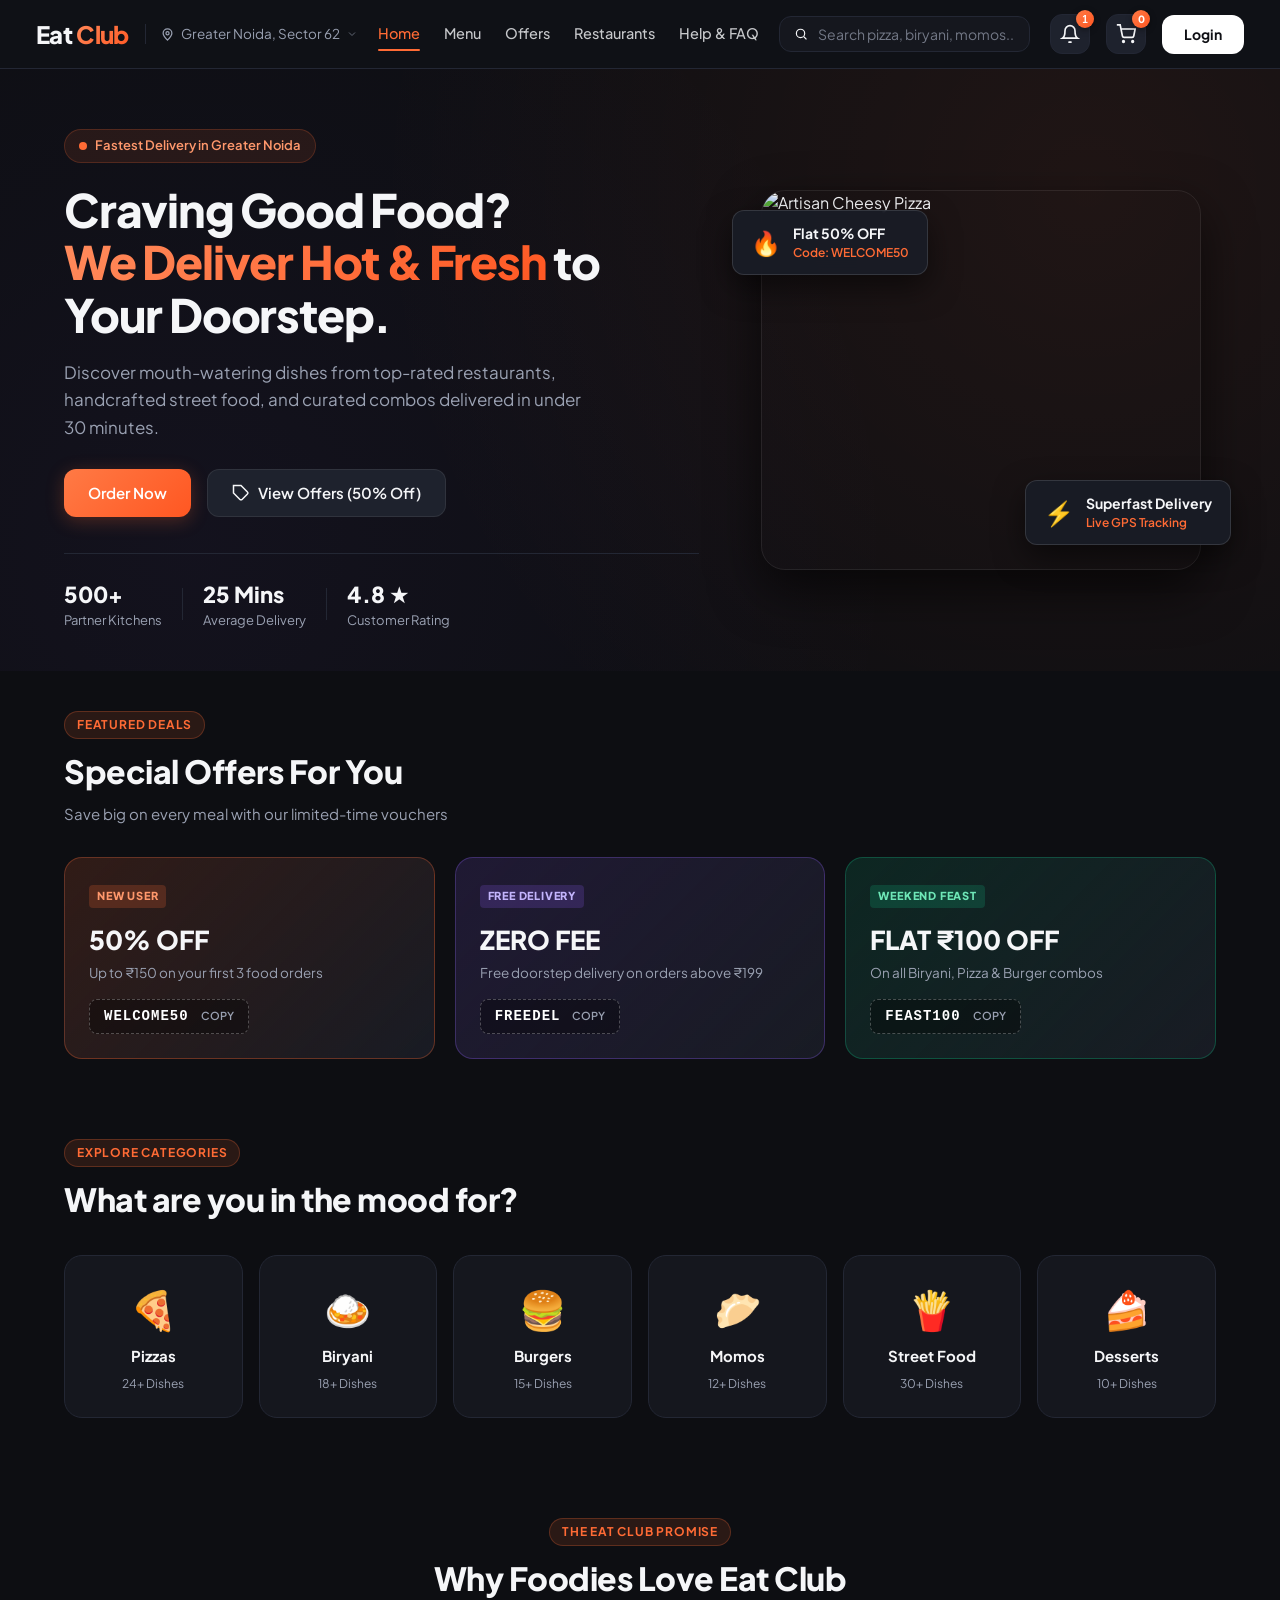
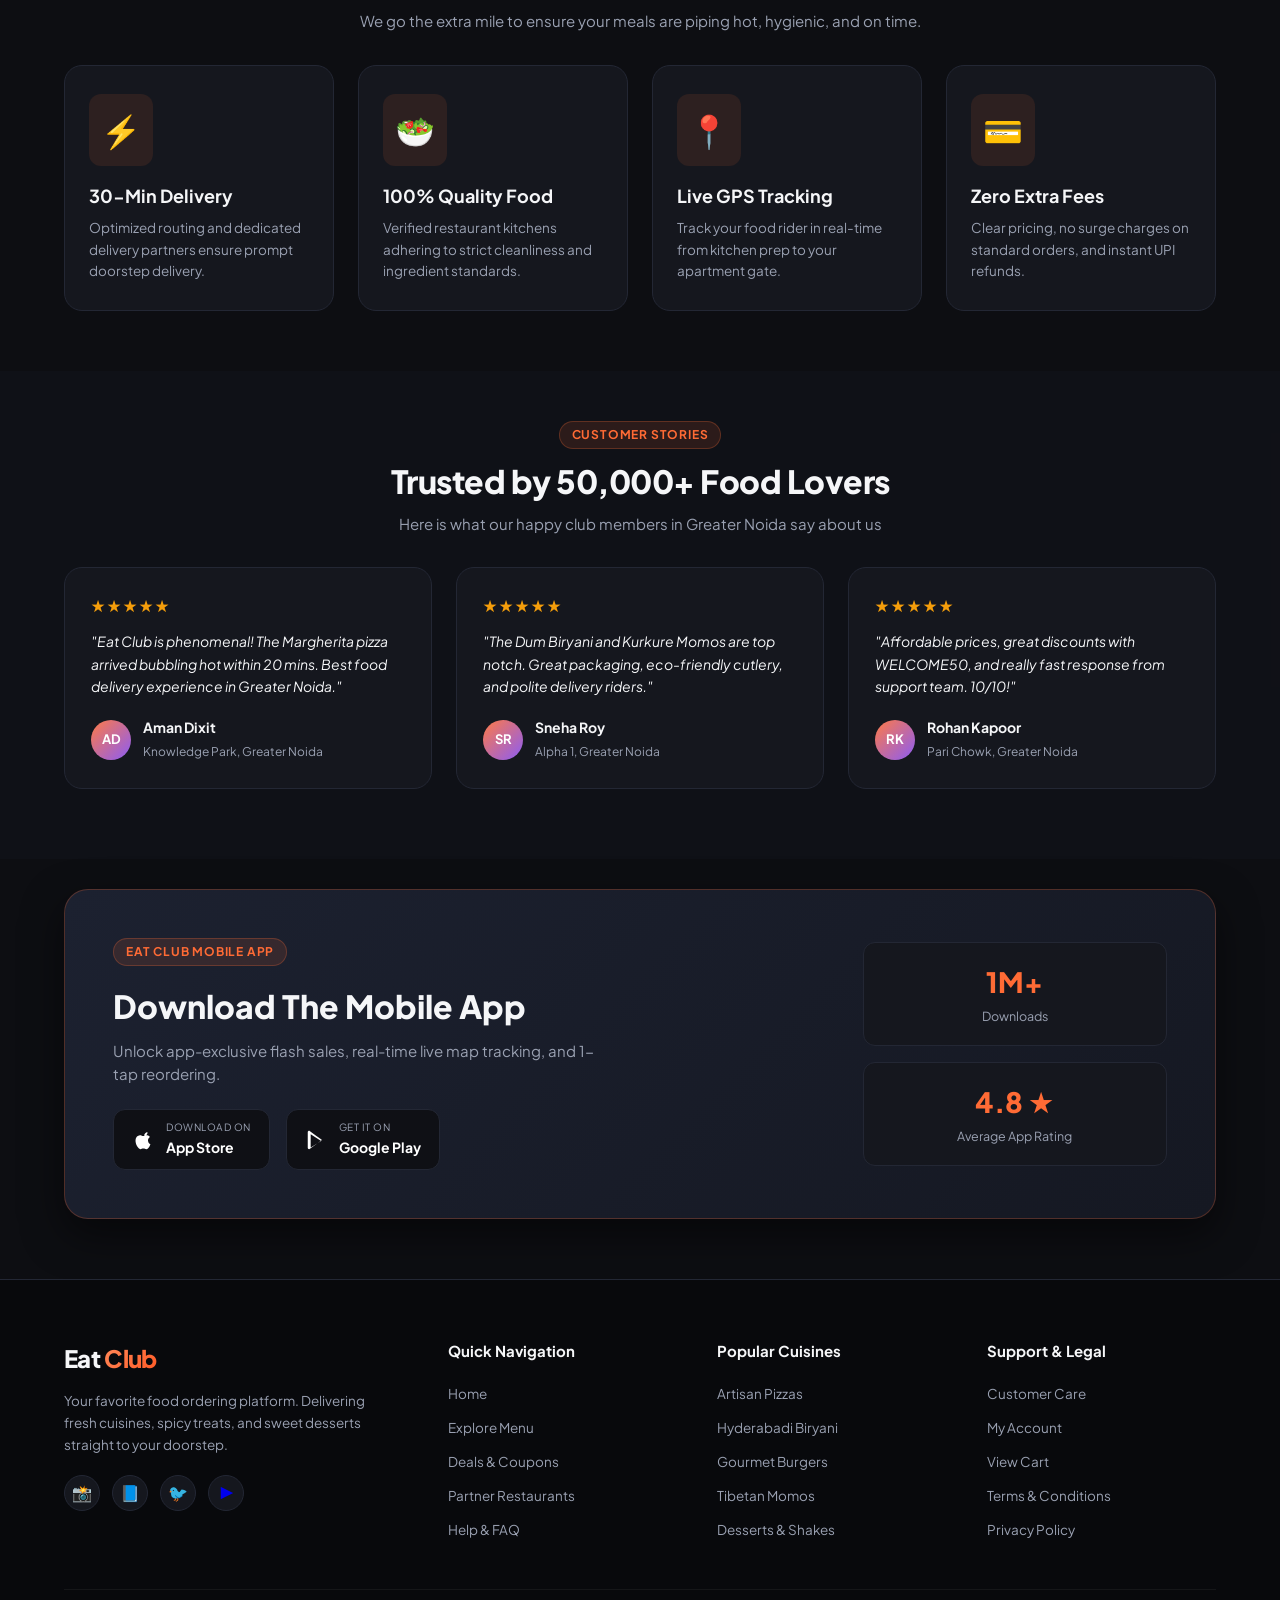
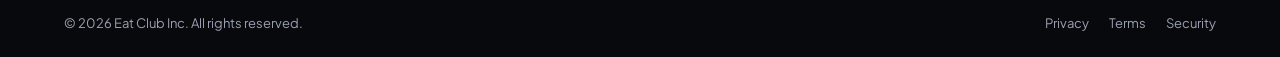
==== commit ba4b255c: "first commit" ====
--- a/index.html
+++ b/index.html
@@ -5,17 +5,14 @@
     <meta name="viewport" content="width=device-width, initial-scale=1.0">
     <title>Eat Club — Order Delicious Food Online | Fast Delivery</title>
     <meta name="description" content="Order delicious food online from Eat Club. Enjoy lightning fast delivery, 50% off deals, and top-rated restaurants near you.">
-    <!-- Global CSS & Home CSS -->
     <link rel="stylesheet" href="css/global.css">
     <link rel="stylesheet" href="css/home.css">
-    <!-- Global JS & Main JS -->
     <script src="js/global.js" defer></script>
     <script src="js/main.js" defer></script>
 </head>
 
 <body>
 
-<!-- NAVBAR -->
 <nav class="navbar">
     <div class="nav-left">
         <a href="index.html" class="logo">Eat <span>Club</span></a>
@@ -68,7 +65,6 @@
 </nav>
 
 <main>
-    <!-- HERO SECTION -->
     <header class="hero-section">
         <div class="container hero-grid">
             <div class="hero-content">
@@ -137,7 +133,6 @@
         </div>
     </header>
 
-    <!-- PROMOTIONAL DEALS STRIP -->
     <section class="offers-section">
         <div class="container">
             <div class="section-header">
@@ -180,7 +175,6 @@
         </div>
     </section>
 
-    <!-- CUISINES EXPLORER -->
     <section class="cuisines-preview">
         <div class="container">
             <div class="section-header">
@@ -223,7 +217,6 @@
         </div>
     </section>
 
-    <!-- WHY CHOOSE US -->
     <section class="why-us-section">
         <div class="container">
             <div class="section-header center">
@@ -260,7 +253,6 @@
         </div>
     </section>
 
-    <!-- CUSTOMER REVIEWS -->
     <section class="testimonials-section">
         <div class="container">
             <div class="section-header center">
@@ -309,7 +301,6 @@
         </div>
     </section>
 
-    <!-- APP DOWNLOAD PROMO -->
     <section class="app-banner-section">
         <div class="container">
             <div class="app-banner-box">
@@ -355,7 +346,6 @@
     </section>
 </main>
 
-<!-- FOOTER -->
 <footer class="site-footer">
     <div class="container">
         <div class="footer-top">
--- a/css/global.css
+++ b/css/global.css
@@ -1,7 +1,3 @@
-/* =========================================================
-   EAT CLUB - GLOBAL DESIGN SYSTEM & SHARED STYLES
-   ========================================================= */
-
 @import url('https://fonts.googleapis.com/css2?family=Plus+Jakarta+Sans:wght@400;500;600;700;800&display=swap');
 
 :root {
@@ -28,7 +24,6 @@
     --transition: all 0.25s cubic-bezier(0.16, 1, 0.3, 1);
 }
 
-/* RESET */
 * {
     margin: 0;
     padding: 0;
@@ -54,7 +49,6 @@
     flex: 1;
 }
 
-/* CONTAINERS & HEADINGS */
 .container {
     width: 90%;
     max-width: 1240px;
@@ -101,7 +95,6 @@
     margin: 0 auto;
 }
 
-/* BUTTONS */
 .btn {
     display: inline-flex;
     align-items: center;
@@ -147,9 +140,6 @@
     font-size: 13.5px;
 }
 
-/* =========================
-   NAVBAR
-   ========================= */
 .navbar {
     display: flex;
     align-items: center;
@@ -347,9 +337,6 @@
     transform: translateY(-2px);
 }
 
-/* =========================
-   PAGE BANNER / HEADER
-   ========================= */
 .page-header {
     background: radial-gradient(circle at 80% 20%, rgba(255, 107, 53, 0.08) 0%, transparent 60%),
                 radial-gradient(circle at 20% 80%, rgba(139, 92, 246, 0.05) 0%, transparent 60%);
@@ -370,9 +357,6 @@
     font-size: 16px;
 }
 
-/* =========================
-   FOOTER
-   ========================= */
 .site-footer {
     background: #08090c;
     border-top: 1px solid var(--border);
@@ -473,9 +457,6 @@
     color: var(--accent);
 }
 
-/* =========================
-   TOAST NOTIFICATION
-   ========================= */
 .toast-notification {
     position: fixed;
     bottom: 24px;
@@ -503,9 +484,6 @@
     transform: translateY(0);
 }
 
-/* =========================
-   RESPONSIVE
-   ========================= */
 @media (max-width: 1000px) {
     .navbar {
         padding: 14px 24px;
--- a/css/home.css
+++ b/css/home.css
@@ -1,8 +1,3 @@
-/* =========================================================
-   EAT CLUB - HOME PAGE STYLES (css/home.css)
-   ========================================================= */
-
-/* HERO SECTION */
 .hero-section {
     padding: 60px 0 40px;
     background: radial-gradient(circle at 85% 20%, rgba(255, 107, 53, 0.08) 0%, transparent 60%),
@@ -110,7 +105,6 @@
     background: var(--border);
 }
 
-/* HERO VISUAL */
 .hero-visual {
     position: relative;
     display: flex;
@@ -192,7 +186,6 @@
     font-weight: 600;
 }
 
-/* PROMO OFFERS STRIP */
 .offers-section {
     padding: 40px 0;
 }
@@ -302,7 +295,6 @@
     font-weight: 600;
 }
 
-/* CUISINES CAROUSEL PREVIEW */
 .cuisines-preview {
     padding: 40px 0;
 }
@@ -349,7 +341,6 @@
     color: var(--text-dim);
 }
 
-/* WHY CHOOSE US / FEATURES */
 .why-us-section {
     padding: 60px 0;
 }
@@ -396,7 +387,6 @@
     line-height: 1.6;
 }
 
-/* TESTIMONIALS SECTION */
 .testimonials-section {
     padding: 50px 0 70px;
     background: rgba(18, 20, 28, 0.5);
@@ -468,7 +458,6 @@
     color: var(--text-dim);
 }
 
-/* APP BANNER */
 .app-banner-section {
     padding: 30px 0 60px;
 }
@@ -561,7 +550,6 @@
     color: var(--text-dim);
 }
 
-/* RESPONSIVE */
 @media (max-width: 1080px) {
     .hero-grid {
         grid-template-columns: 1fr;
